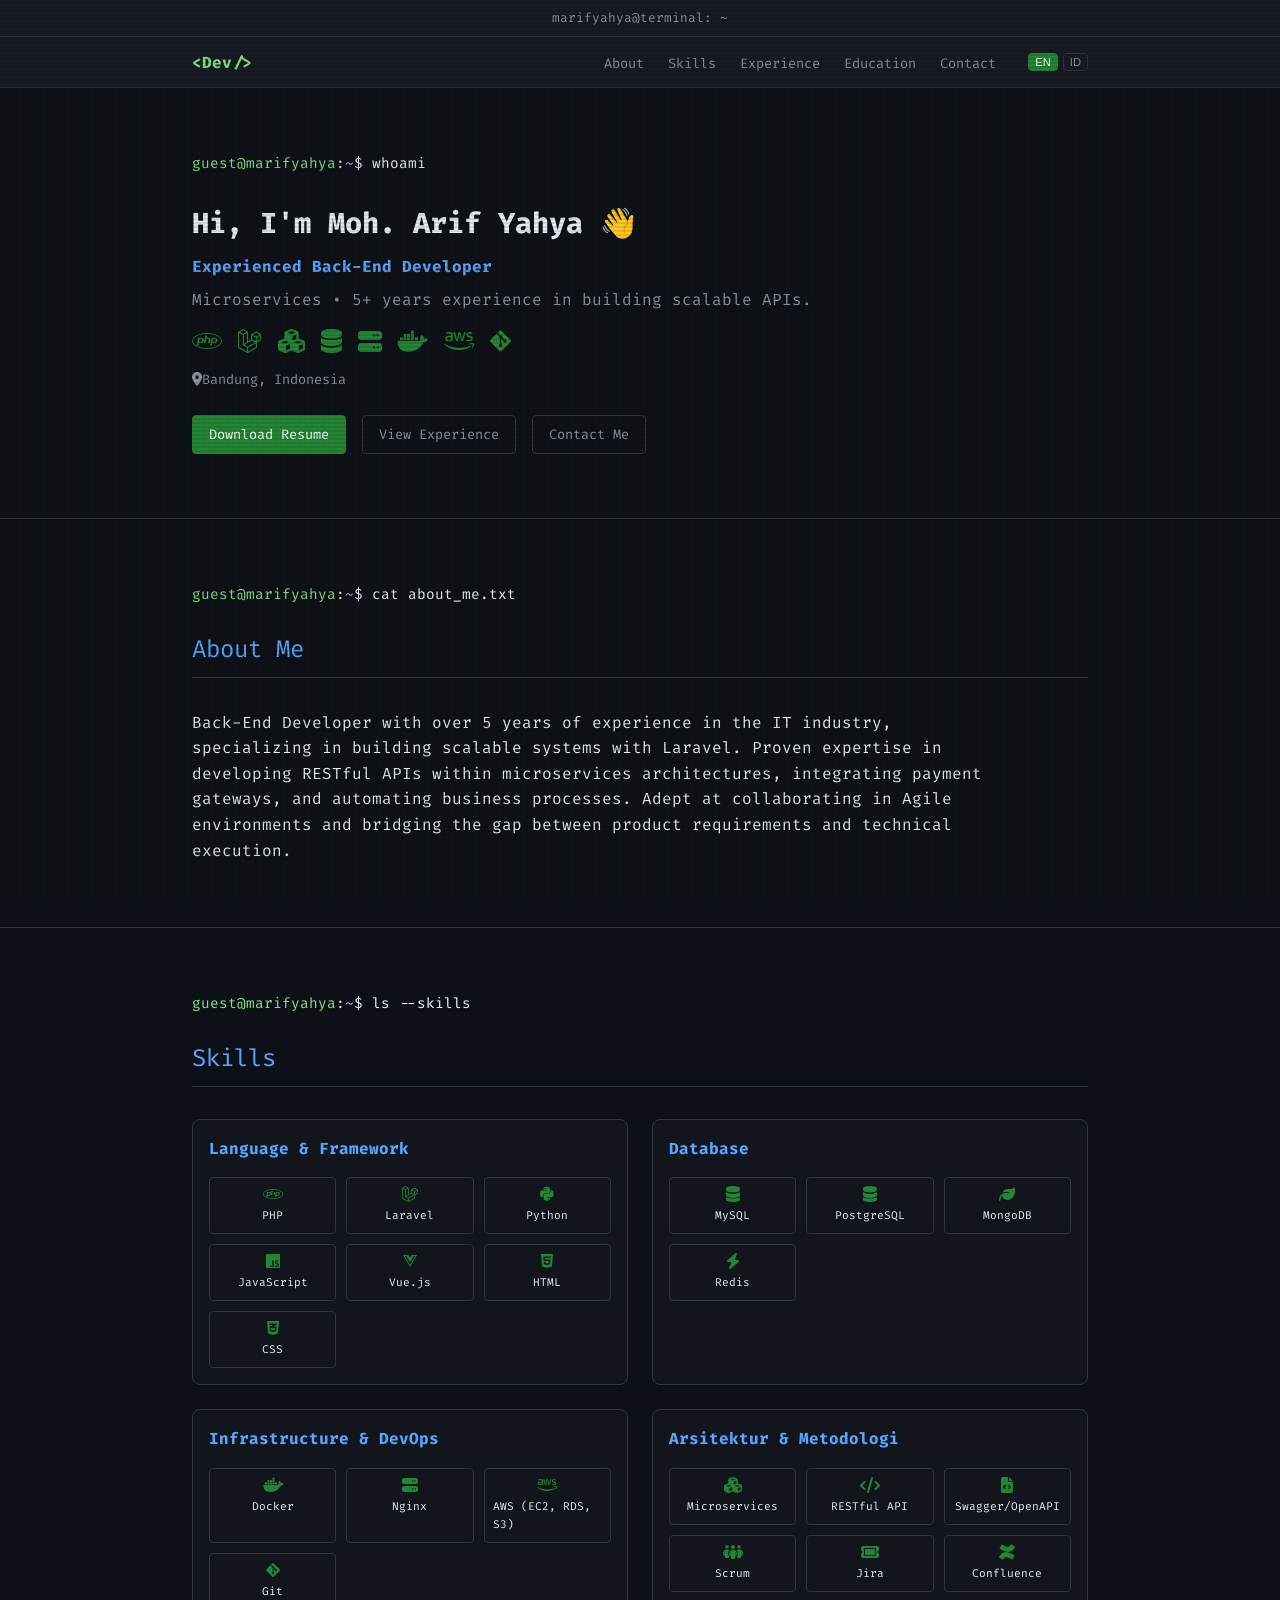
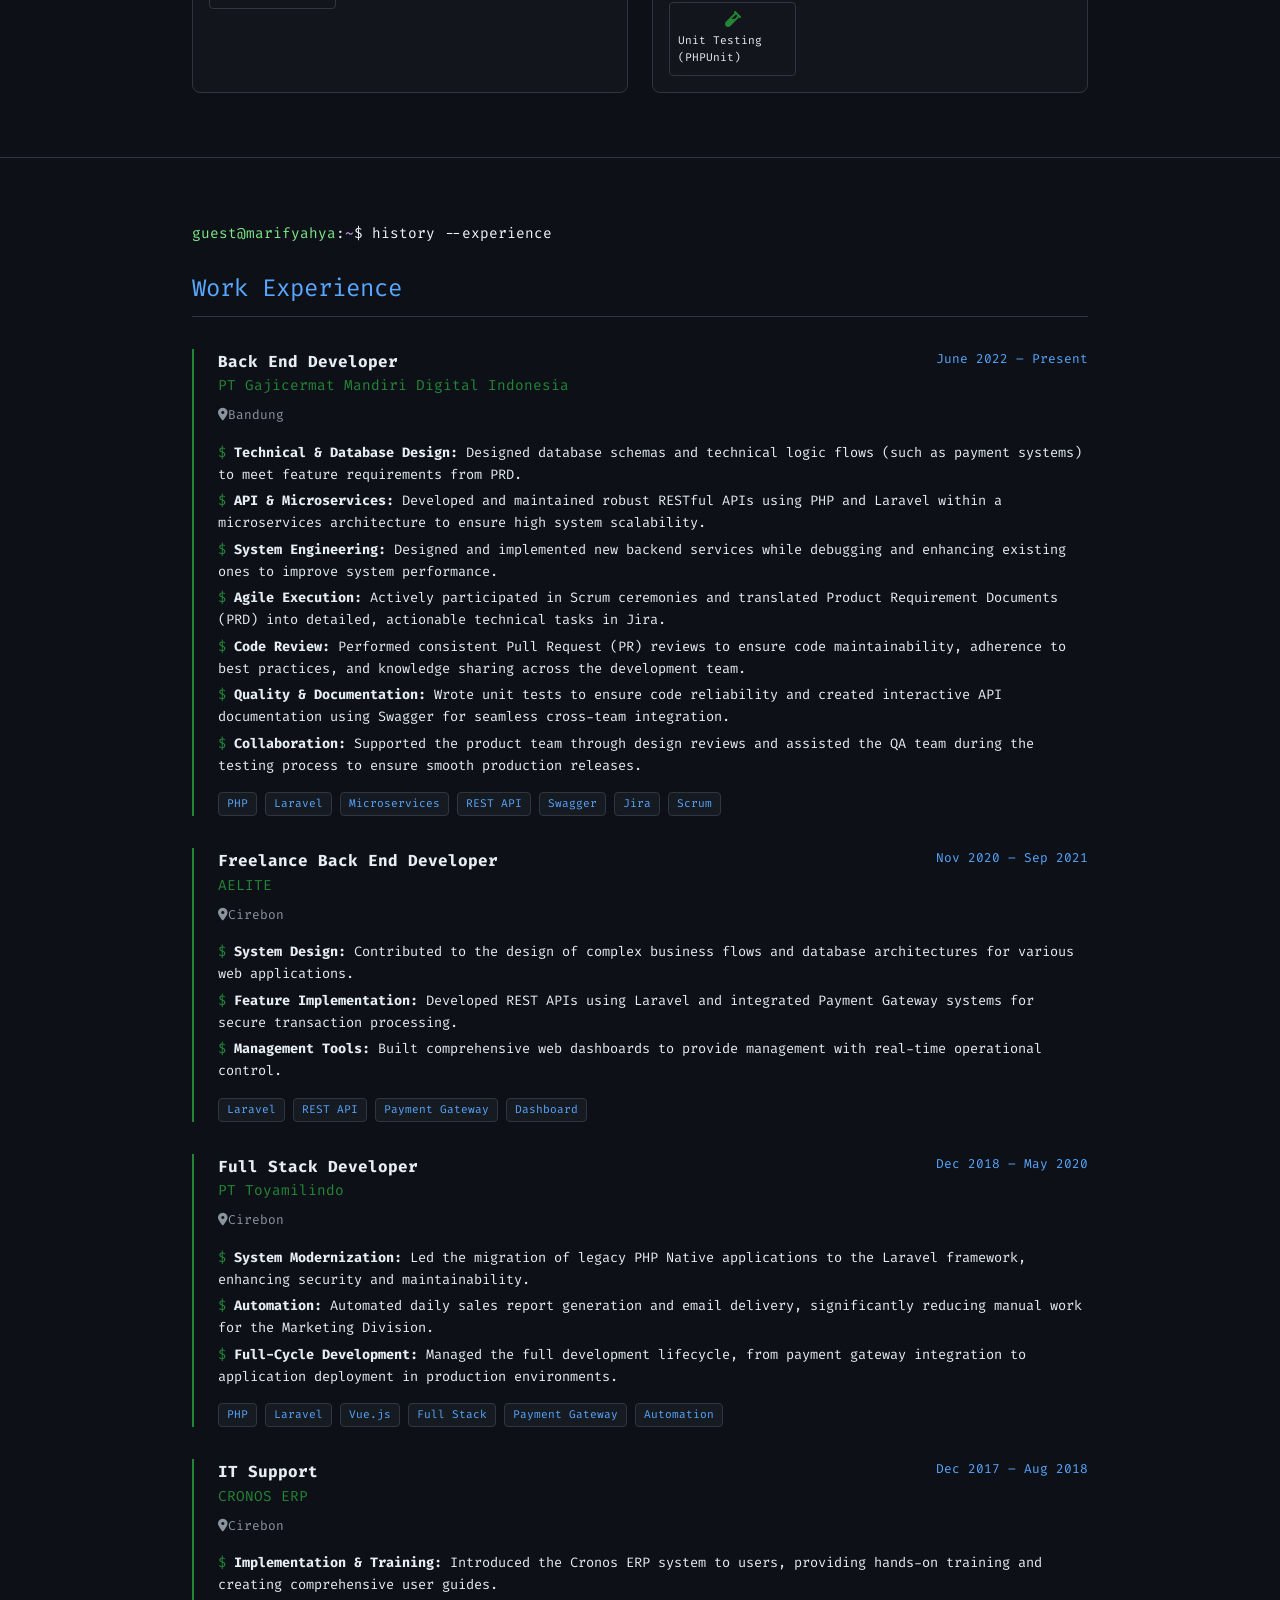
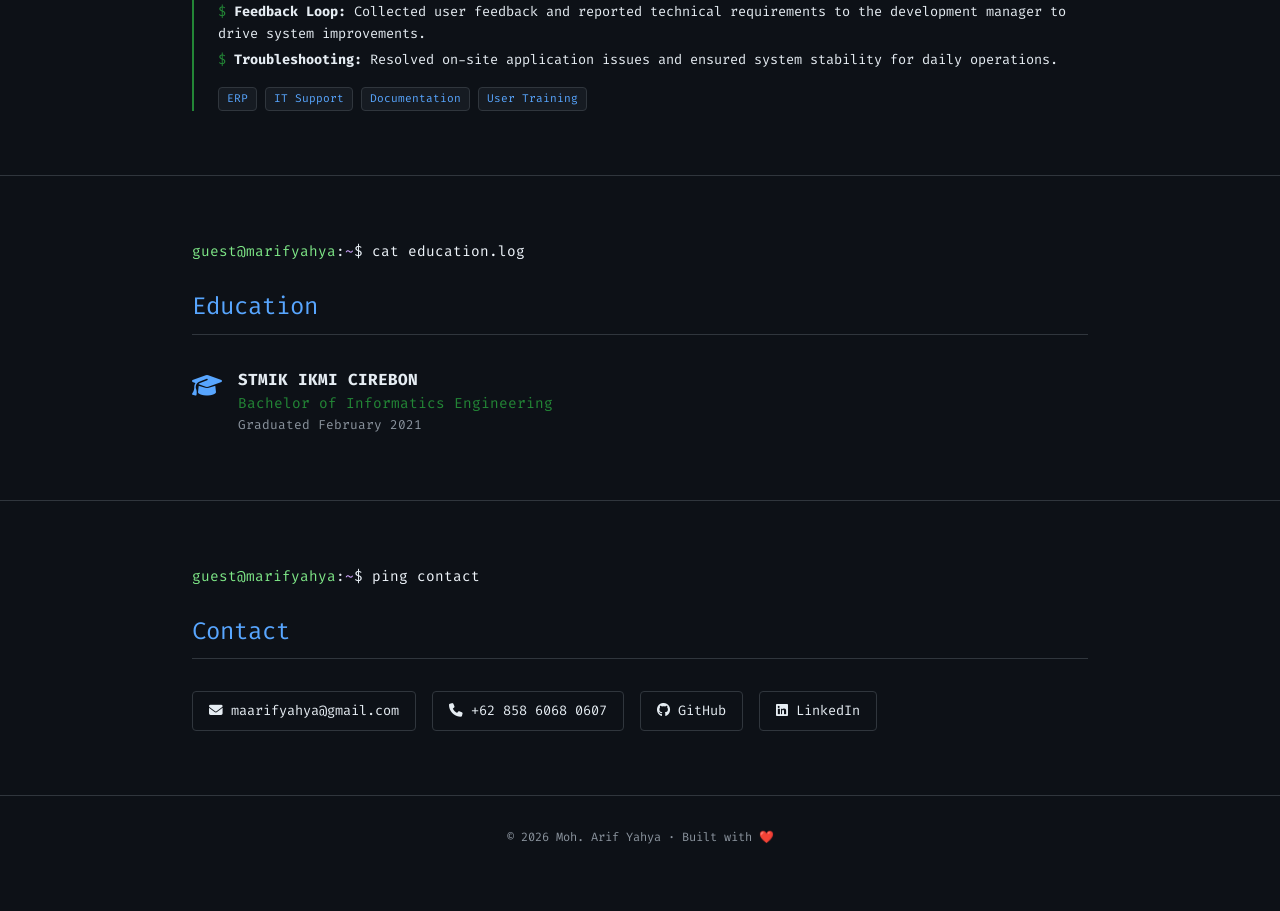
==== index.html @ e2c1117f "feat: redesign portfolio to full-page terminal aesthetic" ====
<!DOCTYPE html>
<html lang="en">

<head>
  <meta charset="UTF-8" />
  <meta name="viewport" content="width=device-width, initial-scale=1.0" />
  <title>Moh. Arif Yahya | Back-End Developer</title>
  <link rel="icon" type="image/svg+xml" href="favicon.svg" />
  <link href="https://cdnjs.cloudflare.com/ajax/libs/font-awesome/6.5.0/css/all.min.css" rel="stylesheet" />
  <link href="https://fonts.googleapis.com/css2?family=Fira+Code:wght@300;400;500;600;700&display=swap" rel="stylesheet" />
  <link rel="stylesheet" href="css/styles.css" />
</head>

<body>

  <div class="terminal-container">
    <div class="terminal-window">
      <div class="terminal-header">
        <div class="terminal-title">marifyahya@terminal: ~</div>
      </div>
      <div class="terminal-body">
        <nav>
          <div class="nav-inner">
            <div class="nav-logo" onclick="window.location.href='#hero'">&lt;Dev/&gt;</div>
            <button class="hamburger-menu" aria-label="Toggle navigation" onclick="toggleMenu()">
              <i class="fa-solid fa-bars"></i>
            </button>
            <div class="nav-items-wrapper">
              <ul class="nav-links">
                <li><a href="#about" data-i18n="nav.about">About</a></li>
                <li><a href="#skills" data-i18n="nav.skills">Skills</a></li>
                <li><a href="#experience" data-i18n="nav.experience">Experience</a></li>
                <li><a href="#education" data-i18n="nav.education">Education</a></li>
                <li><a href="#contact" data-i18n="nav.contact">Contact</a></li>
              </ul>
              <div class="lang-toggle">
                <button class="lang-btn active" onclick="setLang('en')">EN</button>
                <button class="lang-btn" onclick="setLang('id')">ID</button>
              </div>
            </div>
          </div>
        </nav>

        <!-- HERO -->
        <section id="hero">
          <div class="container fade">
            <div class="prompt"><span class="user">guest@marifyahya</span>:<span class="path">~</span>$ <span class="command">whoami</span></div>
            <div class="hero-inner">
              <div class="hero-avatar" id="hero-avatar"><img src="images/1776394024748.png" alt="Profile"
                  style="width:100%;height:100%;object-fit:cover;border-radius:50%;"></div>
              <div class="hero-text">
                <h1><span data-i18n="hero.title">Hi, I'm Moh. Arif Yahya 👋</span></h1>
                <p class="hero-sub" data-i18n="hero.subtitle">Experienced Back-End Developer</p>
                <p class="hero-desc" data-i18n="hero.description">Microservices • 5+ years experience in building scalable
                  APIs.</p>
                <div class="hero-skills">
                  <i class="fa-brands fa-php" data-tooltip="PHP"></i>
                  <i class="fa-brands fa-laravel" data-tooltip="Laravel"></i>
                  <i class="fa-solid fa-cubes" data-tooltip="Microservices"></i>
                  <i class="fa-solid fa-database" data-tooltip="MySQL, PostgreSQL, MongoDB"></i>
                  <i class="fa-solid fa-server" data-tooltip="REST API"></i>
                  <i class="fa-brands fa-docker" data-tooltip="Docker"></i>
                  <i class="fa-brands fa-aws" data-tooltip="AWS"></i>
                  <i class="fa-brands fa-git-alt" data-tooltip="Git"></i>
                </div>
                <p class="hero-loc"><i class="fa-solid fa-location-dot"></i><span data-i18n="hero.location">Bandung,
                    Indonesia</span></p>
                <div class="btn-group">
                  <a href="cv.html?lang=en" id="cv-download" class="btn btn-primary" data-i18n="hero.downloadResume">Download
                    Resume</a>
                  <a href="#experience" class="btn btn-outline" data-i18n="hero.viewExperience">View Experience</a>
                  <a href="#contact" class="btn btn-outline" data-i18n="hero.contactMe">Contact Me</a>
                </div>
              </div>
            </div>
          </div>
        </section>

        <!-- ABOUT -->
        <section id="about">
          <div class="container fade">
            <div class="prompt"><span class="user">guest@marifyahya</span>:<span class="path">~</span>$ <span class="command">cat about_me.txt</span></div>
            <div class="section-title" data-i18n="about.title">About Me</div>
            <div class="section-line"></div>
            <p class="about-text" data-i18n="about.text">Back-End Developer with over 5 years of experience...</p>
          </div>
        </section>

        <!-- SKILLS -->
        <section id="skills">
          <div class="container fade">
            <div class="prompt"><span class="user">guest@marifyahya</span>:<span class="path">~</span>$ <span class="command">ls --skills</span></div>
            <div class="section-title" data-i18n="skills.title">Skills</div>
            <div class="section-line"></div>
            <div class="skills-grid">
              <div class="skill-category">
                <h3>Language & Framework</h3>
                <div class="skill-cards-wrapper">
                  <div class="skill-card"><i class="fa-brands fa-php"></i><span>PHP</span></div>
                  <div class="skill-card"><i class="fa-brands fa-laravel"></i><span>Laravel</span></div>
                  <div class="skill-card"><i class="fa-brands fa-python"></i><span>Python</span></div>
                  <div class="skill-card"><i class="fa-brands fa-js"></i><span>JavaScript</span></div>
                  <div class="skill-card"><i class="fa-brands fa-vuejs"></i><span>Vue.js</span></div>
                  <div class="skill-card"><i class="fa-brands fa-html5"></i><span>HTML</span></div>
                  <div class="skill-card"><i class="fa-brands fa-css3-alt"></i><span>CSS</span></div>
                </div>
              </div>
              <div class="skill-category">
                <h3>Database</h3>
                <div class="skill-cards-wrapper">
                  <div class="skill-card"><i class="fa-solid fa-database"></i><span>MySQL</span></div>
                  <div class="skill-card"><i class="fa-solid fa-database"></i><span>PostgreSQL</span></div>
                  <div class="skill-card"><i class="fa-solid fa-leaf"></i><span>MongoDB</span></div>
                  <div class="skill-card"><i class="fa-solid fa-bolt"></i><span>Redis</span></div>
                </div>
              </div>
              <div class="skill-category">
                <h3>Infrastructure & DevOps</h3>
                <div class="skill-cards-wrapper">
                  <div class="skill-card"><i class="fa-brands fa-docker"></i><span>Docker</span></div>
                  <div class="skill-card"><i class="fa-solid fa-server"></i><span>Nginx</span></div>
                  <div class="skill-card"><i class="fa-brands fa-aws"></i><span>AWS (EC2, RDS, S3)</span></div>
                  <div class="skill-card"><i class="fa-brands fa-git-alt"></i><span>Git</span></div>
                </div>
              </div>
              <div class="skill-category">
                <h3>Arsitektur & Metodologi</h3>
                <div class="skill-cards-wrapper">
                  <div class="skill-card"><i class="fa-solid fa-cubes"></i><span>Microservices</span></div>
                  <div class="skill-card"><i class="fa-solid fa-code"></i><span>RESTful API</span></div>
                  <div class="skill-card"><i class="fa-solid fa-file-code"></i><span>Swagger/OpenAPI</span></div>
                  <div class="skill-card"><i class="fa-solid fa-people-group"></i><span>Scrum</span></div>
                  <div class="skill-card"><i class="fa-solid fa-ticket"></i><span>Jira</span></div>
                  <div class="skill-card"><i class="fa-brands fa-confluence"></i><span>Confluence</span></div>
                  <div class="skill-card"><i class="fa-solid fa-vial"></i><span>Unit Testing (PHPUnit)</span></div>
                </div>
              </div>
            </div>
          </div>
        </section>

        <!-- EXPERIENCE -->
        <section id="experience">
          <div class="container fade">
            <div class="prompt"><span class="user">guest@marifyahya</span>:<span class="path">~</span>$ <span class="command">history --experience</span></div>
            <div class="section-title" data-i18n="experience.title">Work Experience</div>
            <div class="section-line"></div>
            <div class="exp-list" id="experience-list"></div>
          </div>
        </section>

        <!-- EDUCATION -->
        <section id="education">
          <div class="container fade">
            <div class="prompt"><span class="user">guest@marifyahya</span>:<span class="path">~</span>$ <span class="command">cat education.log</span></div>
            <div class="section-title" data-i18n="education.title">Education</div>
            <div class="section-line"></div>
            <div class="edu-card">
              <div class="edu-icon"><i class="fa-solid fa-graduation-cap"></i></div>
              <div>
                <div class="edu-school" data-i18n="education.school">STMIK IKMI CIREBON</div>
                <div class="edu-degree" data-i18n="education.degree">Bachelor of Informatics Engineering</div>
                <div class="edu-info" data-i18n="education.info">Graduated February 2021 · Cirebon, Indonesia</div>
              </div>
            </div>
          </div>
        </section>

        <!-- CONTACT -->
        <section id="contact">
          <div class="container fade">
            <div class="prompt"><span class="user">guest@marifyahya</span>:<span class="path">~</span>$ <span class="command">ping contact</span></div>
            <div class="section-title" data-i18n="contact.title">Contact</div>
            <div class="section-line"></div>
            <div class="contact-links">
              <a href="mailto:maarifyahya@gmail.com" class="contact-item"><i class="fa-solid fa-envelope"></i>
                maarifyahya@gmail.com</a>
              <a href="tel:+6285860680607" class="contact-item"><i class="fa-solid fa-phone"></i> +62 858 6068 0607</a>
              <a href="https://github.com/marifyahya" target="_blank" class="contact-item"><i class="fa-brands fa-github"></i>
                GitHub</a>
              <a href="https://id.linkedin.com/in/marifyahya" target="_blank" class="contact-item"><i
                  class="fa-brands fa-linkedin"></i> LinkedIn</a>
            </div>
          </div>
        </section>

        <footer>© 2026 Moh. Arif Yahya · <span data-i18n="footer.builtWith">Built with</span> ❤️</footer>

        <button class="scroll-top" id="scrollTop" onclick="window.scrollTo({top:0,behavior:'smooth'})"><i
            class="fa-solid fa-arrow-up"></i></button>
      </div>
    </div>
  </div>

  <script src="js/translations.js?v=2"></script>
  <script src="js/script.js?v=2"></script>
</body>

</html>
---- css/styles.css ----
* {
  margin: 0;
  padding: 0;
  box-sizing: border-box;
}

:root {
  --terminal-bg: #0d1117;
  --terminal-header: #161b22;
  --terminal-body: #0d1117;
  --terminal-text: #e6edf3;
  --terminal-green: #238636;
  --terminal-blue: #58a6ff;
  --terminal-prompt-user: #7ee787;
  --terminal-prompt-path: #d2a8ff;
  --terminal-command: #f0f6fc;
  --accent: #238636;
  --accent-light: rgba(35, 134, 54, 0.1);
  --border: #30363d;
  --muted: #8b949e;
}

html {
  scroll-behavior: smooth;
}

body {
  font-family: 'Fira Code', monospace;
  background-color: #010409;
  color: var(--terminal-text);
  line-height: 1.6;
  overflow-x: hidden;
}

/* Terminal Structure */
.terminal-container {
  min-height: 100vh;
  display: flex;
  flex-direction: column;
  background: var(--terminal-body);
  position: relative;
}

/* Authentic CRT/Scanline Effect Overlay */
.terminal-container::after {
  content: " ";
  display: block;
  position: fixed;
  top: 0;
  left: 0;
  bottom: 0;
  right: 0;
  background: linear-gradient(rgba(18, 16, 16, 0) 50%, rgba(0, 0, 0, 0.1) 50%), linear-gradient(90deg, rgba(255, 0, 0, 0.02), rgba(0, 255, 0, 0.01), rgba(0, 0, 255, 0.02));
  z-index: 200;
  background-size: 100% 4px, 6px 100%;
  pointer-events: none;
}

.terminal-window {
  width: 100%;
  min-height: 100vh;
  background: var(--terminal-body);
  display: flex;
  flex-direction: column;
}

.terminal-header {
  background: var(--terminal-header);
  padding: 8px 15px;
  display: flex;
  align-items: center;
  border-bottom: 1px solid var(--border);
  position: sticky;
  top: 0;
  z-index: 101;
}

.terminal-title {
  flex-grow: 1;
  text-align: center;
  font-size: 0.8rem;
  color: var(--muted);
}

.terminal-body {
  padding-bottom: 2rem;
}

/* Navigation */
nav {
  background: var(--terminal-header);
  border-bottom: 1px solid var(--border);
  padding: 0 12rem;
}

.nav-inner {
  display: flex;
  justify-content: space-between;
  align-items: center;
  height: 50px;
}

.nav-logo {
  color: var(--terminal-prompt-user);
  font-weight: bold;
  cursor: pointer;
}

.nav-items-wrapper {
  display: flex;
  align-items: center;
  gap: 2rem;
}

.nav-links {
  display: flex;
  gap: 1.5rem;
  list-style: none;
  margin: 0;
  padding: 0;
}

.nav-links a {
  text-decoration: none;
  color: var(--muted);
  font-size: 0.85rem;
  transition: color 0.2s;
}

.nav-links a:hover {
  color: var(--terminal-blue);
}

.lang-toggle {
  display: flex;
  gap: 5px;
}

.lang-btn {
  background: transparent;
  border: 1px solid var(--border);
  color: var(--muted);
  font-size: 0.7rem;
  padding: 2px 6px;
  border-radius: 4px;
  cursor: pointer;
}

.lang-btn.active {
  background: var(--terminal-green);
  color: white;
  border-color: var(--terminal-green);
}

/* Section Common */
section {
  padding: 4rem 12rem;
  border-bottom: 1px solid var(--border);
}

.container {
  max-width: 100%;
}

.prompt {
  margin-bottom: 1.5rem;
  font-size: 0.9rem;
}

.prompt .user { color: var(--terminal-prompt-user); }
.prompt .path { color: var(--terminal-prompt-path); }
.prompt .command { color: var(--terminal-command); }

.section-title {
  font-size: 1.5rem;
  color: var(--terminal-blue);
  margin-bottom: 0.5rem;
}

.section-line {
  width: 100%;
  height: 1px;
  background: var(--border);
  margin-bottom: 2rem;
}

/* Hero Section */
#hero {
  display: flex;
  flex-direction: column;
}

.hero-inner {
  display: flex;
  gap: 2rem;
  align-items: center;
}

@media (max-width: 768px) {
  .hero-inner {
    flex-direction: column;
    text-align: center;
  }
  .nav-links { display: none; }
}

.hero-avatar {
  width: 150px;
  height: 150px;
  border: 2px solid var(--terminal-green);
  border-radius: 8px;
  padding: 5px;
  background: var(--terminal-header);
}

.hero-avatar img {
  filter: grayscale(1) contrast(1.2);
}

.hero-text h1 {
  font-size: 1.8rem;
  margin-bottom: 0.5rem;
}

.hero-sub {
  color: var(--terminal-blue);
  font-weight: bold;
  margin-bottom: 0.5rem;
}

.hero-desc {
  color: var(--muted);
  margin-bottom: 1rem;
}

.hero-skills {
  display: flex;
  gap: 1rem;
  font-size: 1.5rem;
  margin-bottom: 1rem;
}

.hero-skills i {
  color: var(--terminal-green);
  cursor: help;
}

.hero-loc {
  font-size: 0.85rem;
  color: var(--muted);
  margin-bottom: 1.5rem;
}

.btn-group {
  display: flex;
  gap: 1rem;
}

.btn {
  padding: 0.5rem 1rem;
  font-family: inherit;
  font-size: 0.85rem;
  border-radius: 4px;
  text-decoration: none;
  cursor: pointer;
  transition: all 0.2s;
}

.btn-primary {
  background: var(--terminal-green);
  color: white;
  border: 1px solid var(--terminal-green);
}

.btn-primary:hover {
  background: transparent;
  color: var(--terminal-green);
}

.btn-outline {
  background: transparent;
  color: var(--muted);
  border: 1px solid var(--border);
}

.btn-outline:hover {
  border-color: var(--terminal-blue);
  color: var(--terminal-blue);
}

/* About Section */
.about-text {
  color: var(--terminal-text);
  max-width: 800px;
}

/* Skills Section */
.skills-grid {
  display: grid;
  grid-template-columns: repeat(auto-fill, minmax(300px, 1fr));
  gap: 1.5rem;
}

.skill-category {
  border: 1px solid var(--border);
  border-radius: 8px;
  padding: 1rem;
  background: rgba(255, 255, 255, 0.02);
}

.skill-category h3 {
  font-size: 1rem;
  color: var(--terminal-blue);
  margin-bottom: 1rem;
}

.skill-cards-wrapper {
  display: grid;
  grid-template-columns: repeat(auto-fill, minmax(100px, 1fr));
  gap: 10px;
}

.skill-card {
  border: 1px solid var(--border);
  padding: 8px;
  display: flex;
  flex-direction: column;
  align-items: center;
  border-radius: 4px;
}

.skill-card i {
  color: var(--terminal-green);
  margin-bottom: 5px;
}

.skill-card span {
  font-size: 0.7rem;
}

/* Experience Section */
.exp-list {
  display: flex;
  flex-direction: column;
  gap: 2rem;
}

.exp-card {
  border-left: 2px solid var(--terminal-green);
  padding-left: 1.5rem;
}

.exp-header {
  display: flex;
  justify-content: space-between;
  align-items: flex-start;
  margin-bottom: 0.5rem;
}

.exp-title {
  font-weight: bold;
  color: var(--terminal-text);
}

.exp-year {
  color: var(--terminal-blue);
  font-size: 0.8rem;
}

.exp-company {
  color: var(--terminal-green);
  font-size: 0.9rem;
  margin-bottom: 0.5rem;
}

.exp-loc {
  font-size: 0.8rem;
  color: var(--muted);
}

.exp-duties {
  list-style: none;
  margin-top: 1rem;
}

.exp-duties li {
  font-size: 0.85rem;
  margin-bottom: 5px;
}

.exp-duties li::before {
  content: "$ ";
  color: var(--terminal-green);
}

.exp-tags {
  display: flex;
  flex-wrap: wrap;
  gap: 0.5rem;
  margin-top: 1rem;
}

.tag {
  font-size: 0.7rem;
  background: var(--terminal-header);
  border: 1px solid var(--border);
  padding: 2px 8px;
  border-radius: 4px;
  color: var(--terminal-blue);
}

/* Education Section */
.edu-card {
  display: flex;
  gap: 1rem;
}

.edu-icon {
  color: var(--terminal-blue);
  font-size: 1.5rem;
}

.edu-school { font-weight: bold; }
.edu-degree { color: var(--terminal-green); font-size: 0.9rem; }
.edu-info { color: var(--muted); font-size: 0.8rem; }

/* Contact Section */
.contact-links {
  display: flex;
  gap: 1rem;
  flex-wrap: wrap;
}

.contact-item {
  border: 1px solid var(--border);
  padding: 0.5rem 1rem;
  border-radius: 4px;
  text-decoration: none;
  color: var(--terminal-text);
  font-size: 0.85rem;
  transition: all 0.2s;
}

.contact-item:hover {
  background: var(--accent-light);
  border-color: var(--terminal-green);
}

/* Footer */
footer {
  text-align: center;
  padding: 2rem;
  font-size: 0.75rem;
  color: var(--muted);
}

/* Scroll Top */
.scroll-top {
  position: fixed;
  bottom: 3rem;
  right: 3rem;
  background: var(--terminal-green);
  color: white;
  border: none;
  width: 40px;
  height: 40px;
  border-radius: 4px;
  cursor: pointer;
  display: none;
  align-items: center;
  justify-content: center;
}

.scroll-top.show { display: flex; }

/* Animations */
.fade {
  opacity: 0;
  transform: translateX(-10px);
  transition: all 0.5s ease;
}

.fade.show {
  opacity: 1;
  transform: translateX(0);
}

/* Hamburger Menu for Mobile */
.hamburger-menu {
  display: none;
  background: none;
  border: none;
  color: var(--terminal-text);
  font-size: 1.2rem;
  cursor: pointer;
}

@media (max-width: 768px) {
  .hamburger-menu { display: block; }
  nav { padding: 0 1.5rem; }
  section { padding: 2rem 1.5rem; }
  .nav-items-wrapper { gap: 1rem; }
}
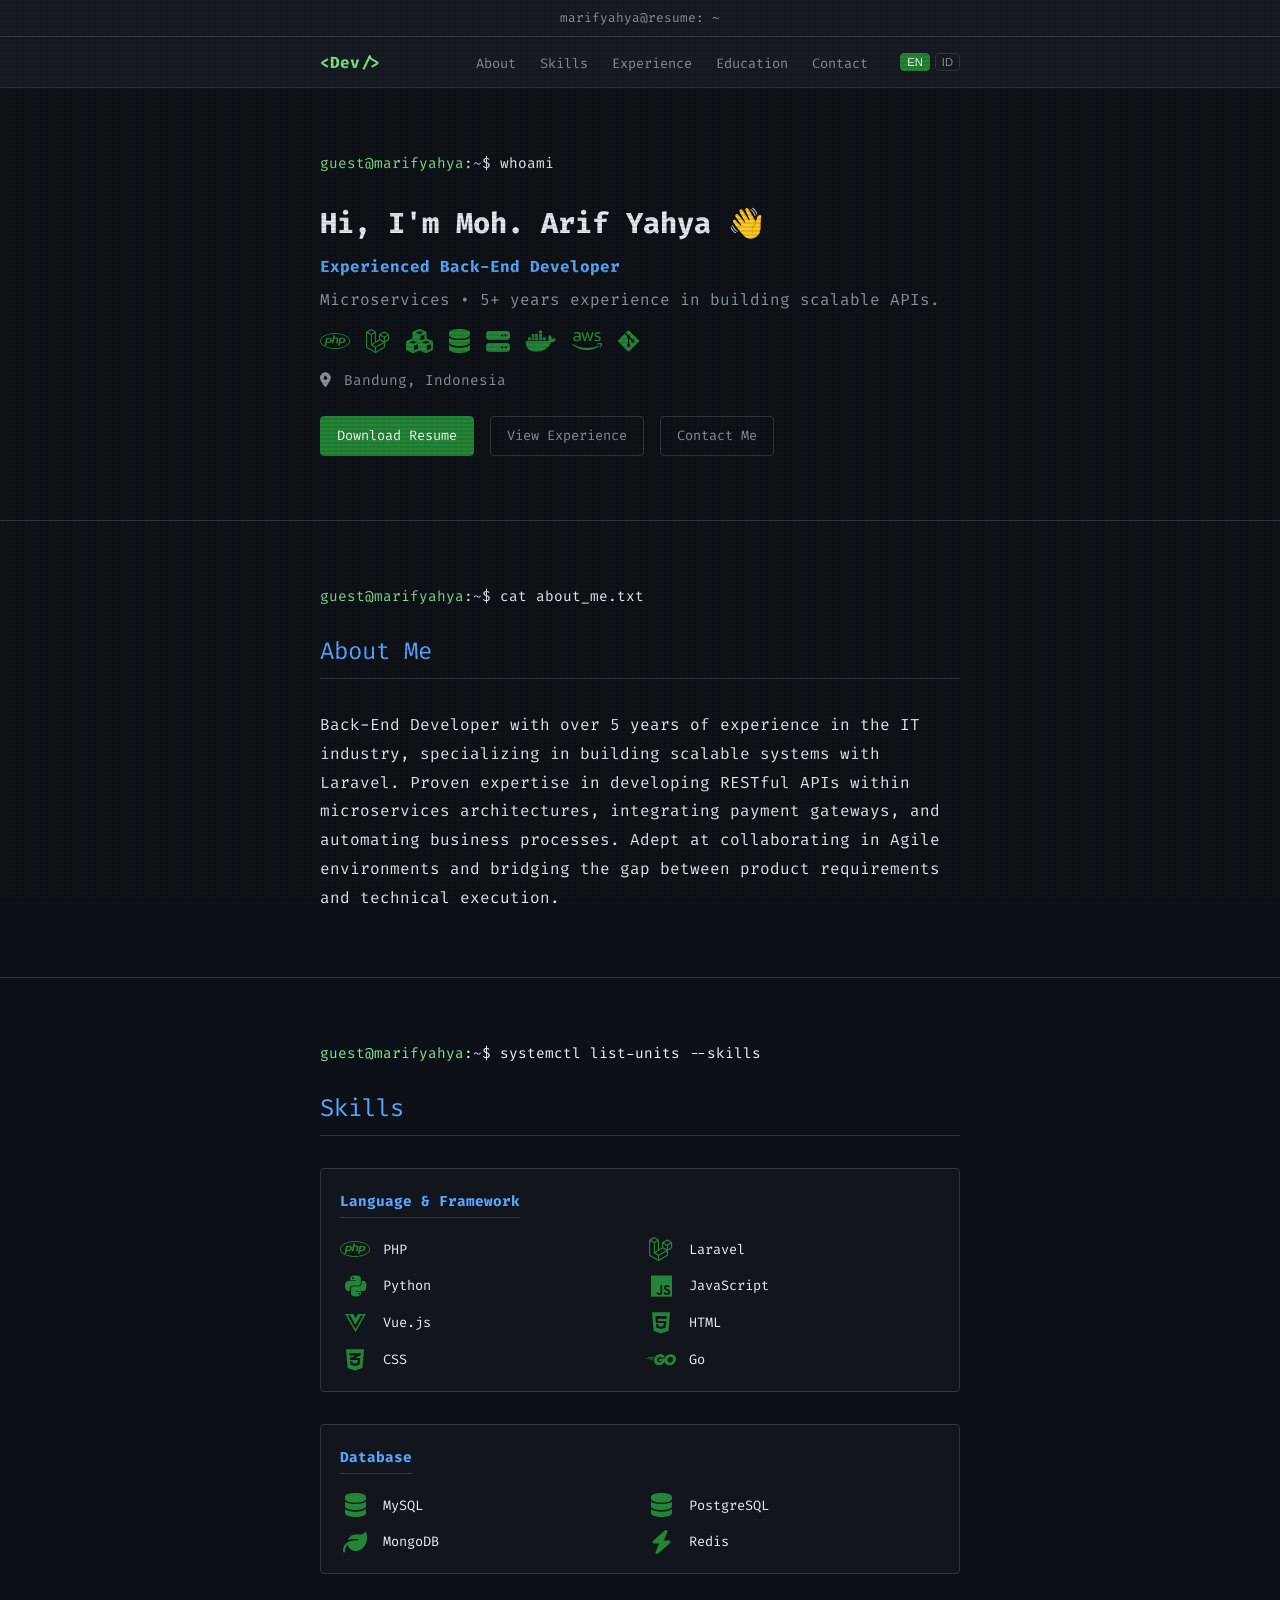
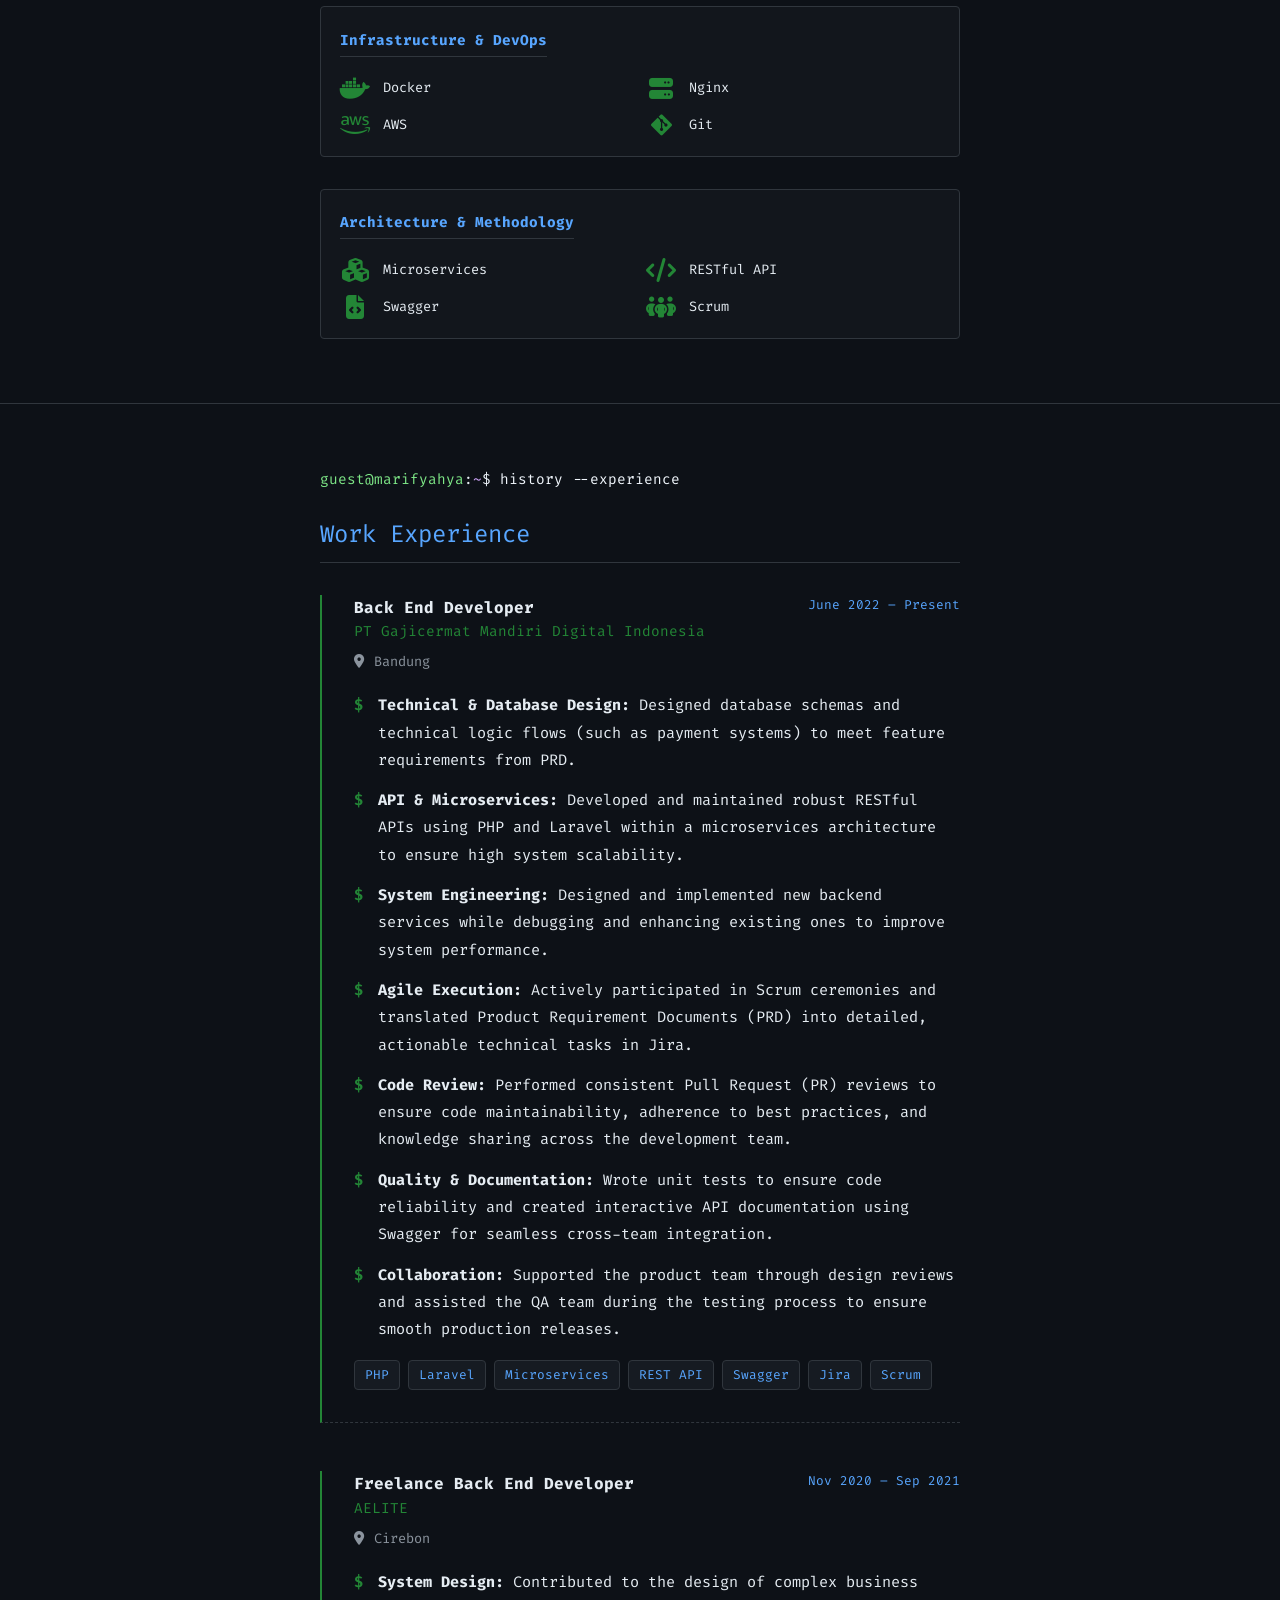
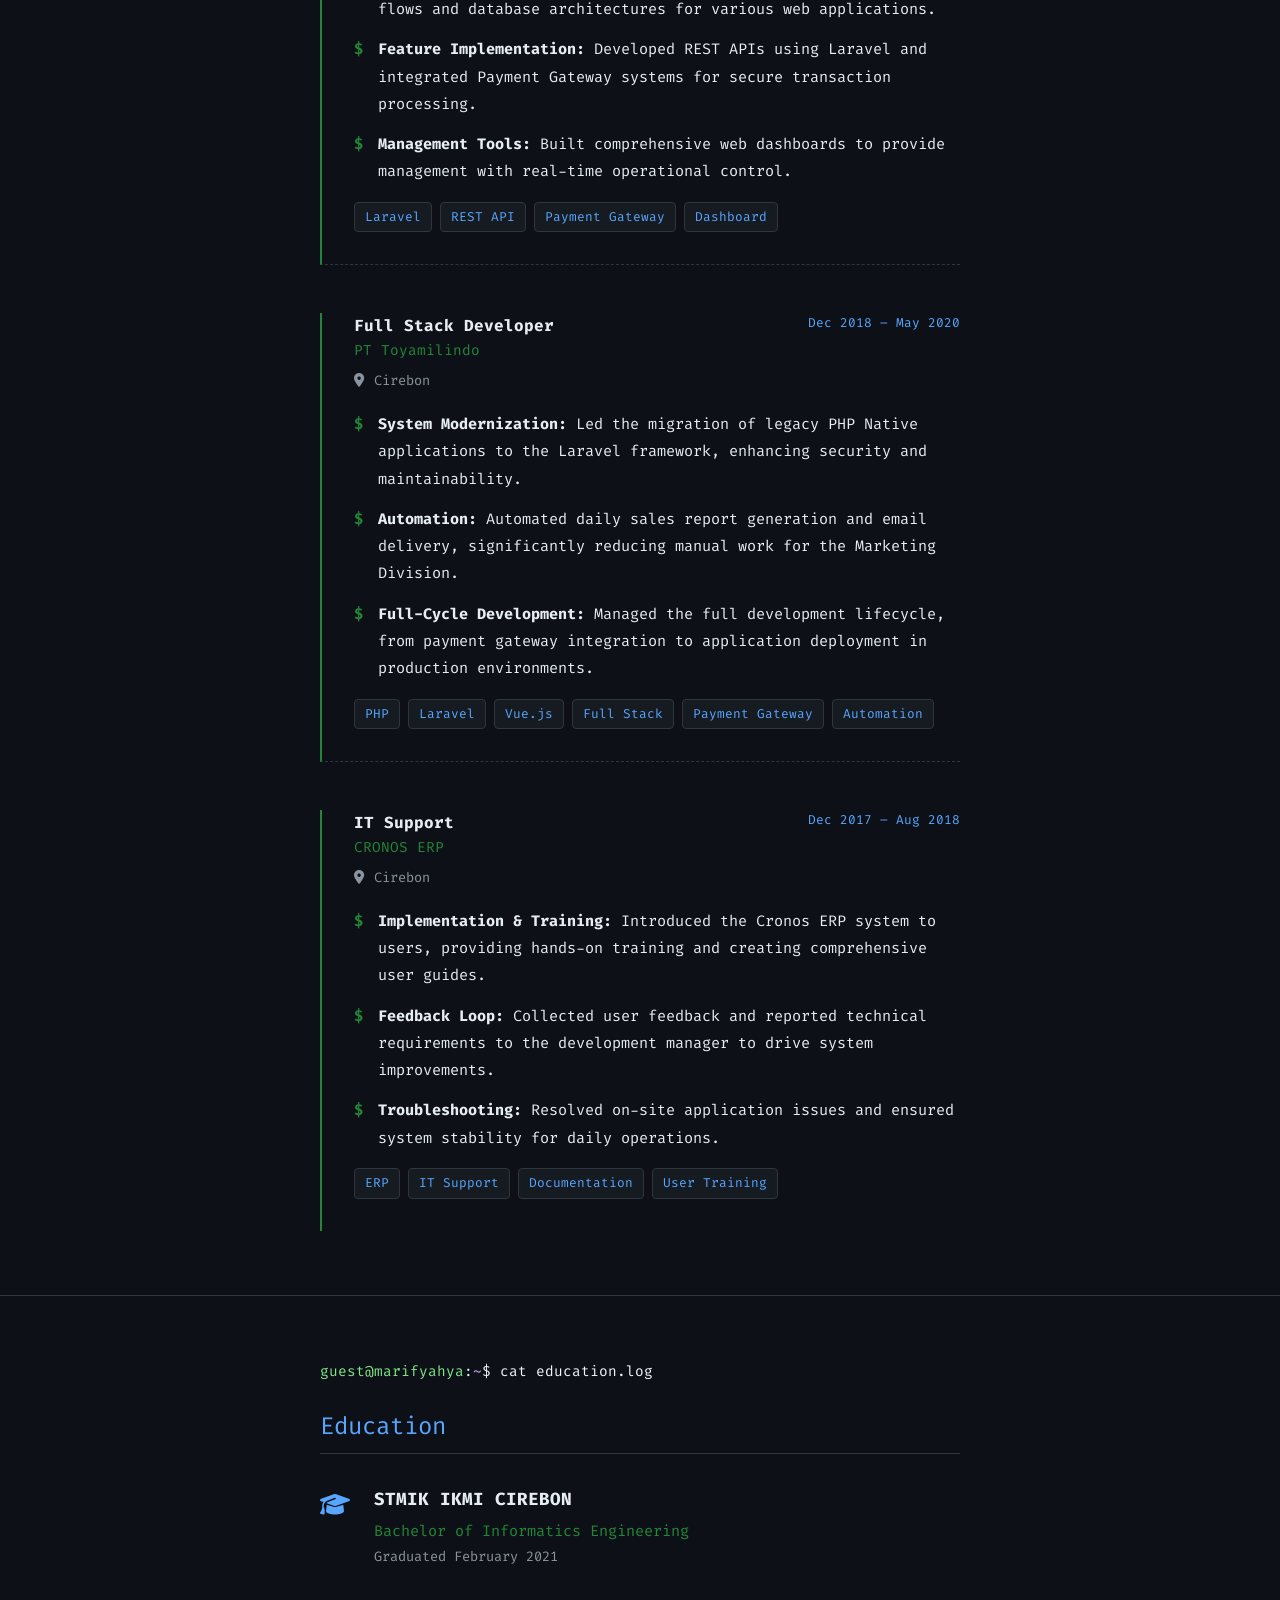
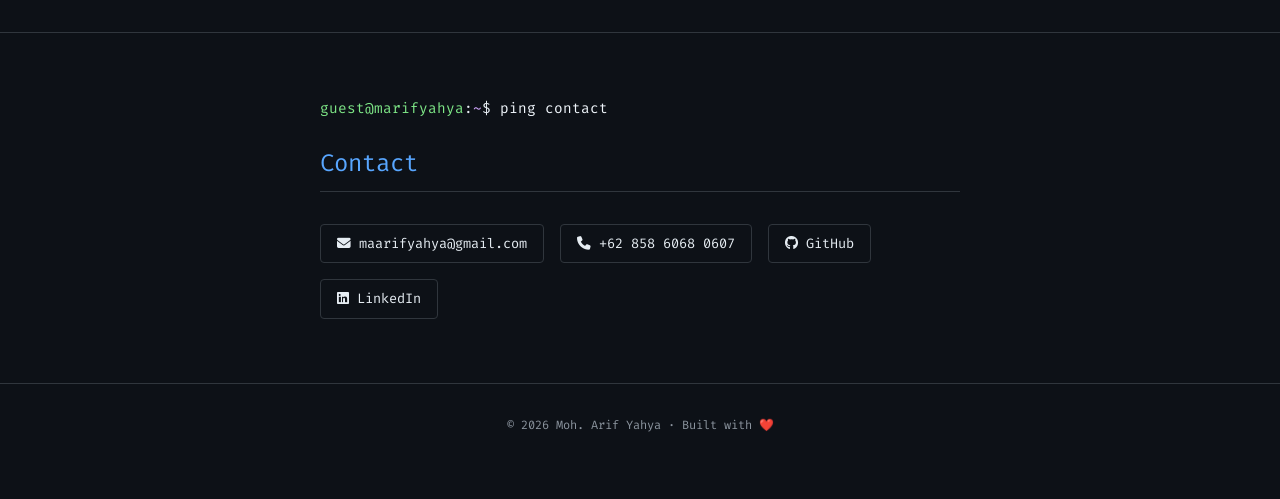
==== commit 3619d271: "style: refine terminal layout, redesign skills section, and add Go skill" ====
--- a/index.html
+++ b/index.html
@@ -16,7 +16,7 @@
   <div class="terminal-container">
     <div class="terminal-window">
       <div class="terminal-header">
-        <div class="terminal-title">marifyahya@terminal: ~</div>
+        <div class="terminal-title">marifyahya@resume: ~</div>
       </div>
       <div class="terminal-body">
         <nav>
@@ -89,50 +89,52 @@
         <!-- SKILLS -->
         <section id="skills">
           <div class="container fade">
-            <div class="prompt"><span class="user">guest@marifyahya</span>:<span class="path">~</span>$ <span class="command">ls --skills</span></div>
+            <div class="prompt"><span class="user">guest@marifyahya</span>:<span class="path">~</span>$ <span class="command">systemctl list-units --skills</span></div>
             <div class="section-title" data-i18n="skills.title">Skills</div>
             <div class="section-line"></div>
-            <div class="skills-grid">
-              <div class="skill-category">
-                <h3>Language & Framework</h3>
-                <div class="skill-cards-wrapper">
-                  <div class="skill-card"><i class="fa-brands fa-php"></i><span>PHP</span></div>
-                  <div class="skill-card"><i class="fa-brands fa-laravel"></i><span>Laravel</span></div>
-                  <div class="skill-card"><i class="fa-brands fa-python"></i><span>Python</span></div>
-                  <div class="skill-card"><i class="fa-brands fa-js"></i><span>JavaScript</span></div>
-                  <div class="skill-card"><i class="fa-brands fa-vuejs"></i><span>Vue.js</span></div>
-                  <div class="skill-card"><i class="fa-brands fa-html5"></i><span>HTML</span></div>
-                  <div class="skill-card"><i class="fa-brands fa-css3-alt"></i><span>CSS</span></div>
-                </div>
-              </div>
-              <div class="skill-category">
-                <h3>Database</h3>
-                <div class="skill-cards-wrapper">
-                  <div class="skill-card"><i class="fa-solid fa-database"></i><span>MySQL</span></div>
-                  <div class="skill-card"><i class="fa-solid fa-database"></i><span>PostgreSQL</span></div>
-                  <div class="skill-card"><i class="fa-solid fa-leaf"></i><span>MongoDB</span></div>
-                  <div class="skill-card"><i class="fa-solid fa-bolt"></i><span>Redis</span></div>
-                </div>
-              </div>
-              <div class="skill-category">
-                <h3>Infrastructure & DevOps</h3>
-                <div class="skill-cards-wrapper">
-                  <div class="skill-card"><i class="fa-brands fa-docker"></i><span>Docker</span></div>
-                  <div class="skill-card"><i class="fa-solid fa-server"></i><span>Nginx</span></div>
-                  <div class="skill-card"><i class="fa-brands fa-aws"></i><span>AWS (EC2, RDS, S3)</span></div>
-                  <div class="skill-card"><i class="fa-brands fa-git-alt"></i><span>Git</span></div>
-                </div>
-              </div>
-              <div class="skill-category">
-                <h3>Arsitektur & Metodologi</h3>
-                <div class="skill-cards-wrapper">
-                  <div class="skill-card"><i class="fa-solid fa-cubes"></i><span>Microservices</span></div>
-                  <div class="skill-card"><i class="fa-solid fa-code"></i><span>RESTful API</span></div>
-                  <div class="skill-card"><i class="fa-solid fa-file-code"></i><span>Swagger/OpenAPI</span></div>
-                  <div class="skill-card"><i class="fa-solid fa-people-group"></i><span>Scrum</span></div>
-                  <div class="skill-card"><i class="fa-solid fa-ticket"></i><span>Jira</span></div>
-                  <div class="skill-card"><i class="fa-brands fa-confluence"></i><span>Confluence</span></div>
-                  <div class="skill-card"><i class="fa-solid fa-vial"></i><span>Unit Testing (PHPUnit)</span></div>
+            
+            <div class="skills-wrapper">
+              <div class="skill-group">
+                <div class="group-header">Language & Framework</div>
+                <div class="skill-items">
+                  <div class="skill-item"><i class="fa-brands fa-php"></i> PHP</div>
+                  <div class="skill-item"><i class="fa-brands fa-laravel"></i> Laravel</div>
+                  <div class="skill-item"><i class="fa-brands fa-python"></i> Python</div>
+                  <div class="skill-item"><i class="fa-brands fa-js"></i> JavaScript</div>
+                  <div class="skill-item"><i class="fa-brands fa-vuejs"></i> Vue.js</div>
+                  <div class="skill-item"><i class="fa-brands fa-html5"></i> HTML</div>
+                  <div class="skill-item"><i class="fa-brands fa-css3-alt"></i> CSS</div>
+                  <div class="skill-item"><i class="fa-brands fa-golang"></i> Go</div>
+                </div>
+              </div>
+
+              <div class="skill-group">
+                <div class="group-header">Database</div>
+                <div class="skill-items">
+                  <div class="skill-item"><i class="fa-solid fa-database"></i> MySQL</div>
+                  <div class="skill-item"><i class="fa-solid fa-database"></i> PostgreSQL</div>
+                  <div class="skill-item"><i class="fa-solid fa-leaf"></i> MongoDB</div>
+                  <div class="skill-item"><i class="fa-solid fa-bolt"></i> Redis</div>
+                </div>
+              </div>
+
+              <div class="skill-group">
+                <div class="group-header">Infrastructure & DevOps</div>
+                <div class="skill-items">
+                  <div class="skill-item"><i class="fa-brands fa-docker"></i> Docker</div>
+                  <div class="skill-item"><i class="fa-solid fa-server"></i> Nginx</div>
+                  <div class="skill-item"><i class="fa-brands fa-aws"></i> AWS</div>
+                  <div class="skill-item"><i class="fa-brands fa-git-alt"></i> Git</div>
+                </div>
+              </div>
+
+              <div class="skill-group">
+                <div class="group-header">Architecture & Methodology</div>
+                <div class="skill-items">
+                  <div class="skill-item"><i class="fa-solid fa-cubes"></i> Microservices</div>
+                  <div class="skill-item"><i class="fa-solid fa-code"></i> RESTful API</div>
+                  <div class="skill-item"><i class="fa-solid fa-file-code"></i> Swagger</div>
+                  <div class="skill-item"><i class="fa-solid fa-people-group"></i> Scrum</div>
                 </div>
               </div>
             </div>
--- a/css/styles.css
+++ b/css/styles.css
@@ -90,7 +90,7 @@
 nav {
   background: var(--terminal-header);
   border-bottom: 1px solid var(--border);
-  padding: 0 12rem;
+  padding: 0 20rem;
 }
 
 .nav-inner {
@@ -154,7 +154,7 @@
 
 /* Section Common */
 section {
-  padding: 4rem 12rem;
+  padding: 4rem 20rem;
   border-bottom: 1px solid var(--border);
 }
 
@@ -246,9 +246,12 @@
 }
 
 .hero-loc {
-  font-size: 0.85rem;
+  font-size: 0.9rem;
   color: var(--muted);
   margin-bottom: 1.5rem;
+  display: flex;
+  align-items: center;
+  gap: 0.8rem;
 }
 
 .btn-group {
@@ -291,63 +294,84 @@
 /* About Section */
 .about-text {
   color: var(--terminal-text);
-  max-width: 800px;
-}
-
-/* Skills Section */
-.skills-grid {
+  max-width: 850px;
+  font-size: 1rem;
+  line-height: 1.8;
+}
+
+/* Skills Section Redesign */
+.skills-wrapper {
+  display: flex;
+  flex-direction: column;
+  gap: 2rem;
+}
+
+.skill-group {
+  border: 1px solid var(--border);
+  border-radius: 4px;
+  padding: 1.2rem;
+  background: rgba(255, 255, 255, 0.02);
+}
+
+.group-header {
+  font-size: 0.9rem;
+  color: var(--terminal-blue);
+  margin-bottom: 1.2rem;
+  font-weight: bold;
+  border-bottom: 1px solid var(--border);
+  display: inline-block;
+  padding-bottom: 4px;
+}
+
+.skill-items {
   display: grid;
-  grid-template-columns: repeat(auto-fill, minmax(300px, 1fr));
-  gap: 1.5rem;
-}
-
-.skill-category {
-  border: 1px solid var(--border);
-  border-radius: 8px;
-  padding: 1rem;
-  background: rgba(255, 255, 255, 0.02);
-}
-
-.skill-category h3 {
-  font-size: 1rem;
-  color: var(--terminal-blue);
-  margin-bottom: 1rem;
-}
-
-.skill-cards-wrapper {
-  display: grid;
-  grid-template-columns: repeat(auto-fill, minmax(100px, 1fr));
-  gap: 10px;
-}
-
-.skill-card {
-  border: 1px solid var(--border);
-  padding: 8px;
-  display: flex;
-  flex-direction: column;
-  align-items: center;
-  border-radius: 4px;
-}
-
-.skill-card i {
+  grid-template-columns: repeat(auto-fill, minmax(220px, 1fr));
+  gap: 0.8rem;
+}
+
+.skill-item {
+  font-size: 0.85rem;
+  display: flex;
+  align-items: center;
+  gap: 0.8rem;
+  color: var(--terminal-text);
+}
+
+.skill-item i {
   color: var(--terminal-green);
-  margin-bottom: 5px;
-}
-
-.skill-card span {
-  font-size: 0.7rem;
+  font-size: 1.5rem;
+  width: 30px;
+  text-align: center;
+}
+
+.skill-item .status {
+  font-size: 0.75rem;
+  color: var(--muted);
+  margin-left: auto;
+  opacity: 0.8;
+}
+
+.skill-item:hover .status {
+  color: var(--terminal-green);
+  opacity: 1;
 }
 
 /* Experience Section */
 .exp-list {
   display: flex;
   flex-direction: column;
-  gap: 2rem;
+  gap: 3rem;
 }
 
 .exp-card {
   border-left: 2px solid var(--terminal-green);
-  padding-left: 1.5rem;
+  padding-left: 2rem;
+  padding-bottom: 2rem;
+  border-bottom: 1px dashed var(--border);
+}
+
+.exp-card:last-child {
+  border-bottom: none;
 }
 
 .exp-header {
@@ -374,23 +398,35 @@
 }
 
 .exp-loc {
-  font-size: 0.8rem;
-  color: var(--muted);
+  font-size: 0.85rem;
+  color: var(--muted);
+  display: flex;
+  align-items: center;
+  gap: 0.6rem;
 }
 
 .exp-duties {
   list-style: none;
-  margin-top: 1rem;
+  margin-top: 1.2rem;
+  display: flex;
+  flex-direction: column;
+  gap: 0.8rem;
 }
 
 .exp-duties li {
-  font-size: 0.85rem;
-  margin-bottom: 5px;
+  font-size: 0.95rem;
+  line-height: 1.8;
+  color: var(--terminal-text);
+  padding-left: 1.5rem;
+  position: relative;
 }
 
 .exp-duties li::before {
-  content: "$ ";
+  content: "$";
+  position: absolute;
+  left: 0;
   color: var(--terminal-green);
+  font-weight: bold;
 }
 
 .exp-tags {
@@ -401,10 +437,10 @@
 }
 
 .tag {
-  font-size: 0.7rem;
+  font-size: 0.8rem;
   background: var(--terminal-header);
   border: 1px solid var(--border);
-  padding: 2px 8px;
+  padding: 4px 10px;
   border-radius: 4px;
   color: var(--terminal-blue);
 }
@@ -412,7 +448,8 @@
 /* Education Section */
 .edu-card {
   display: flex;
-  gap: 1rem;
+  gap: 1.5rem;
+  align-items: flex-start;
 }
 
 .edu-icon {
@@ -420,9 +457,22 @@
   font-size: 1.5rem;
 }
 
-.edu-school { font-weight: bold; }
-.edu-degree { color: var(--terminal-green); font-size: 0.9rem; }
-.edu-info { color: var(--muted); font-size: 0.8rem; }
+.edu-school { 
+  font-weight: bold; 
+  font-size: 1.1rem;
+  margin-bottom: 0.3rem;
+}
+
+.edu-degree { 
+  color: var(--terminal-green); 
+  font-size: 0.95rem; 
+  margin-bottom: 0.2rem;
+}
+
+.edu-info { 
+  color: var(--muted); 
+  font-size: 0.85rem; 
+}
 
 /* Contact Section */
 .contact-links {
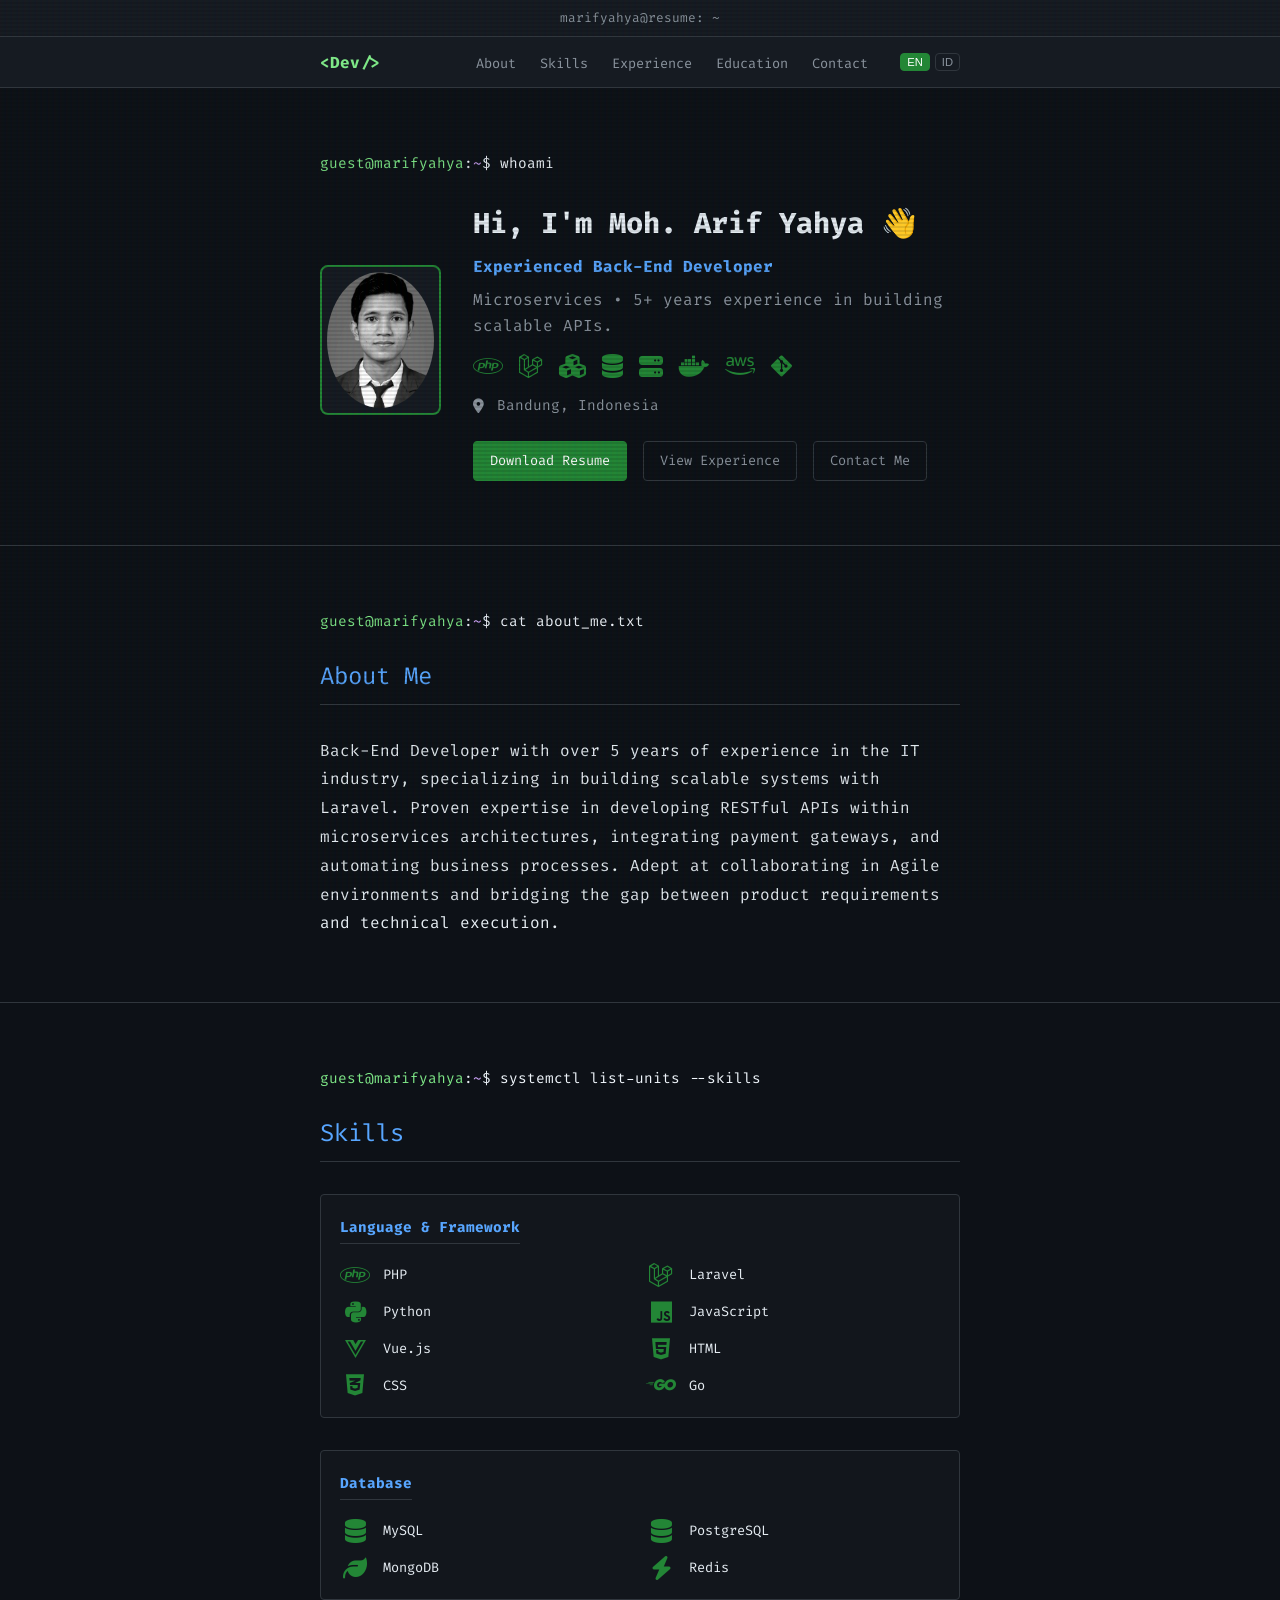
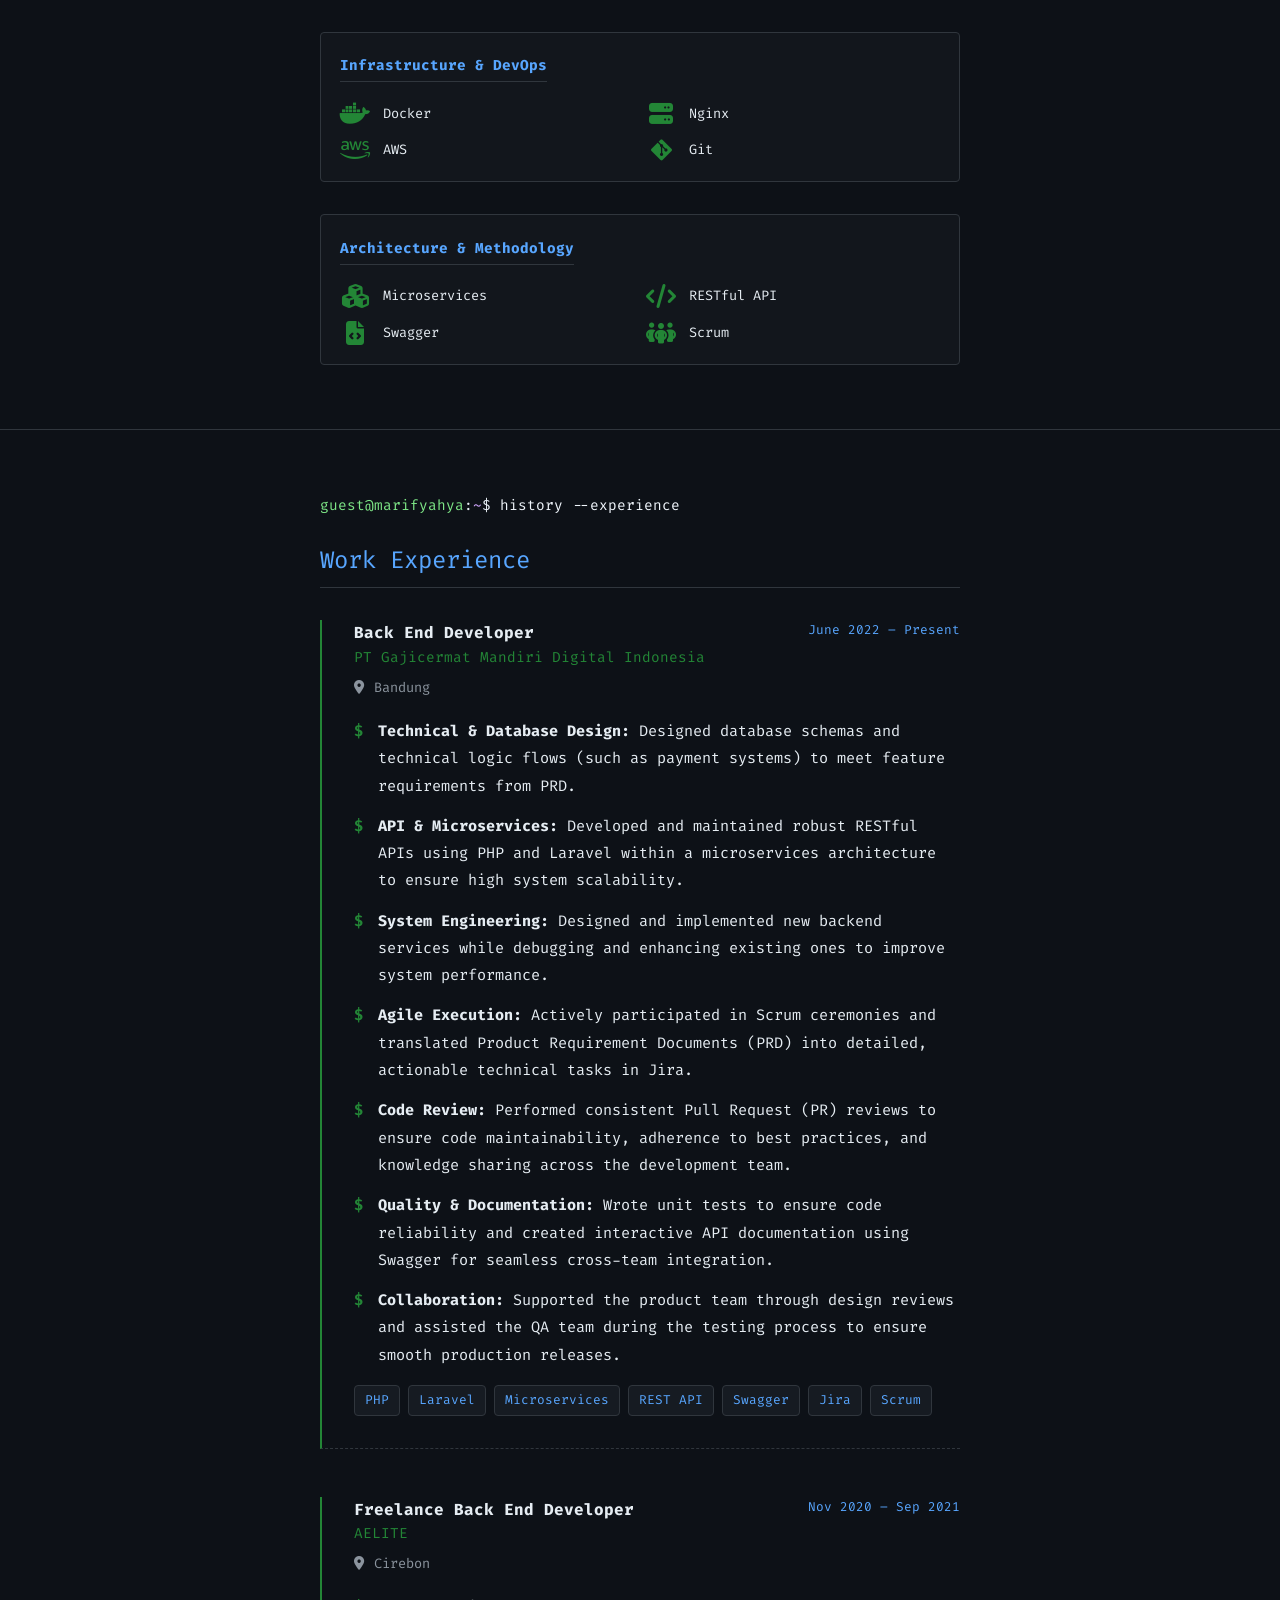
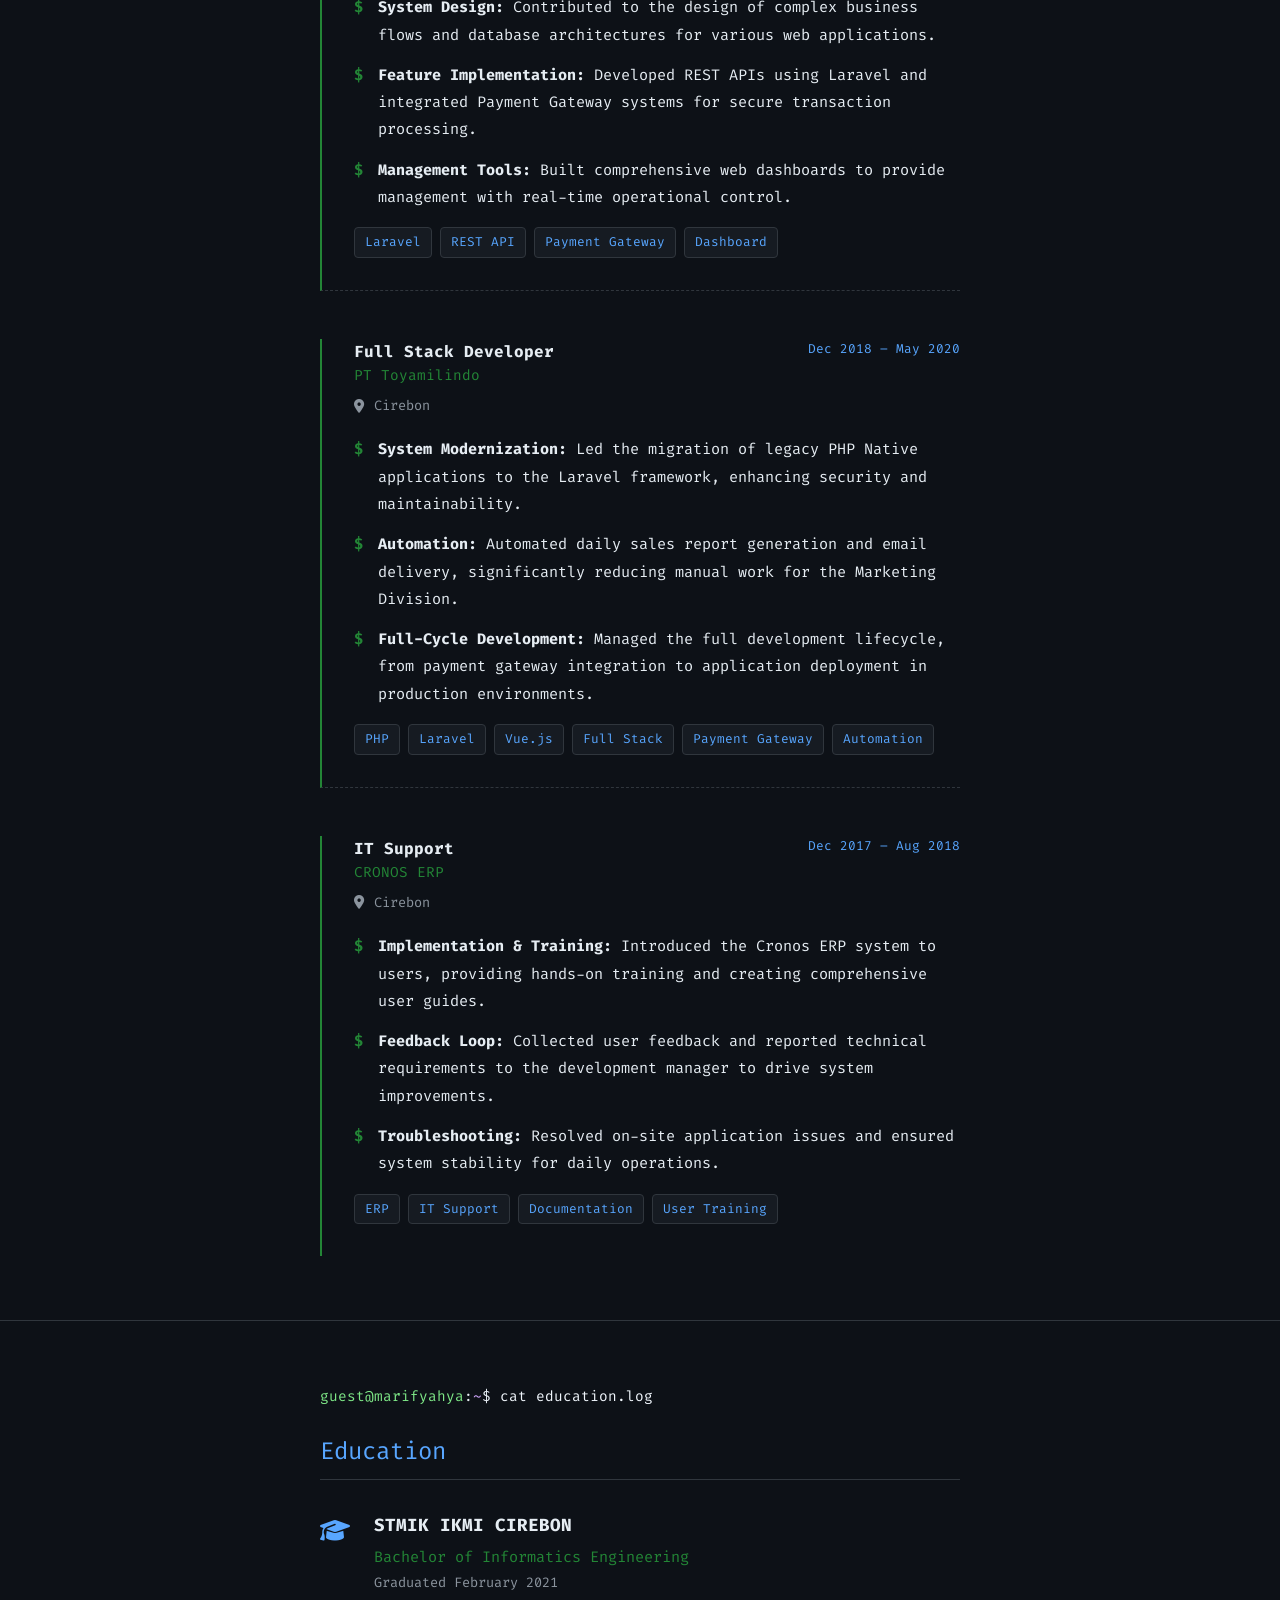
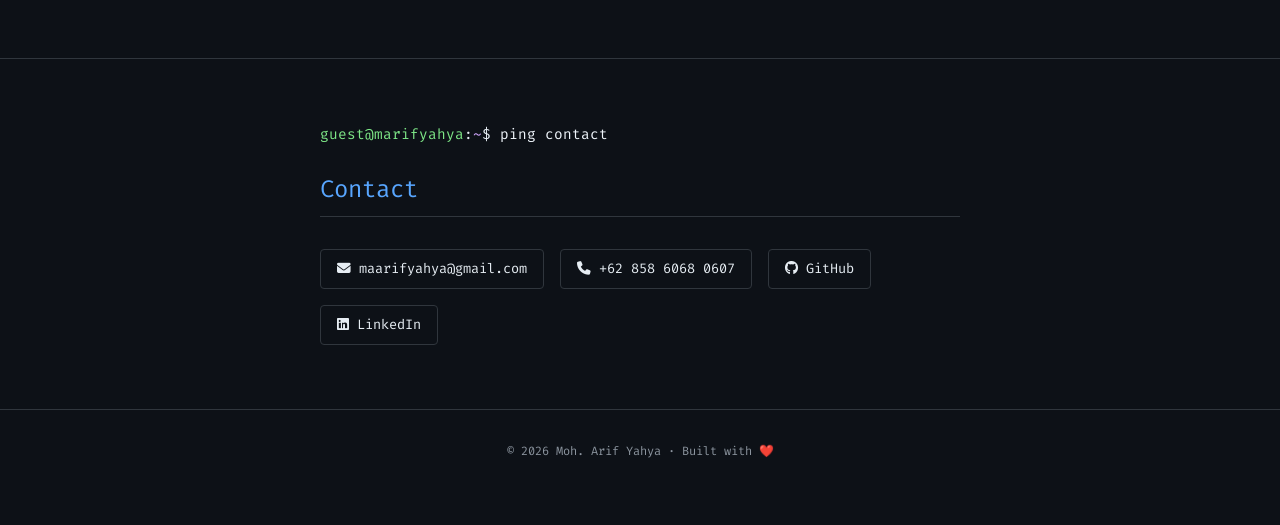
==== commit 9c859b7a: "feat: fix mobile menu, sticky navbar, lang buttons, and update favicon" ====
--- a/index.html
+++ b/index.html
@@ -5,9 +5,10 @@
   <meta charset="UTF-8" />
   <meta name="viewport" content="width=device-width, initial-scale=1.0" />
   <title>Moh. Arif Yahya | Back-End Developer</title>
-  <link rel="icon" type="image/svg+xml" href="favicon.svg" />
+  <link rel="icon" type="image/png" href="favicon.png" />
   <link href="https://cdnjs.cloudflare.com/ajax/libs/font-awesome/6.5.0/css/all.min.css" rel="stylesheet" />
-  <link href="https://fonts.googleapis.com/css2?family=Fira+Code:wght@300;400;500;600;700&display=swap" rel="stylesheet" />
+  <link href="https://fonts.googleapis.com/css2?family=Fira+Code:wght@300;400;500;600;700&display=swap"
+    rel="stylesheet" />
   <link rel="stylesheet" href="css/styles.css" />
 </head>
 
@@ -44,14 +45,16 @@
         <!-- HERO -->
         <section id="hero">
           <div class="container fade">
-            <div class="prompt"><span class="user">guest@marifyahya</span>:<span class="path">~</span>$ <span class="command">whoami</span></div>
+            <div class="prompt"><span class="user">guest@marifyahya</span>:<span class="path">~</span>$ <span
+                class="command">whoami</span></div>
             <div class="hero-inner">
               <div class="hero-avatar" id="hero-avatar"><img src="images/1776394024748.png" alt="Profile"
                   style="width:100%;height:100%;object-fit:cover;border-radius:50%;"></div>
               <div class="hero-text">
                 <h1><span data-i18n="hero.title">Hi, I'm Moh. Arif Yahya 👋</span></h1>
                 <p class="hero-sub" data-i18n="hero.subtitle">Experienced Back-End Developer</p>
-                <p class="hero-desc" data-i18n="hero.description">Microservices • 5+ years experience in building scalable
+                <p class="hero-desc" data-i18n="hero.description">Microservices • 5+ years experience in building
+                  scalable
                   APIs.</p>
                 <div class="hero-skills">
                   <i class="fa-brands fa-php" data-tooltip="PHP"></i>
@@ -66,7 +69,8 @@
                 <p class="hero-loc"><i class="fa-solid fa-location-dot"></i><span data-i18n="hero.location">Bandung,
                     Indonesia</span></p>
                 <div class="btn-group">
-                  <a href="cv.html?lang=en" id="cv-download" class="btn btn-primary" data-i18n="hero.downloadResume">Download
+                  <a href="cv.html?lang=en" id="cv-download" class="btn btn-primary"
+                    data-i18n="hero.downloadResume">Download
                     Resume</a>
                   <a href="#experience" class="btn btn-outline" data-i18n="hero.viewExperience">View Experience</a>
                   <a href="#contact" class="btn btn-outline" data-i18n="hero.contactMe">Contact Me</a>
@@ -79,7 +83,8 @@
         <!-- ABOUT -->
         <section id="about">
           <div class="container fade">
-            <div class="prompt"><span class="user">guest@marifyahya</span>:<span class="path">~</span>$ <span class="command">cat about_me.txt</span></div>
+            <div class="prompt"><span class="user">guest@marifyahya</span>:<span class="path">~</span>$ <span
+                class="command">cat about_me.txt</span></div>
             <div class="section-title" data-i18n="about.title">About Me</div>
             <div class="section-line"></div>
             <p class="about-text" data-i18n="about.text">Back-End Developer with over 5 years of experience...</p>
@@ -89,10 +94,11 @@
         <!-- SKILLS -->
         <section id="skills">
           <div class="container fade">
-            <div class="prompt"><span class="user">guest@marifyahya</span>:<span class="path">~</span>$ <span class="command">systemctl list-units --skills</span></div>
+            <div class="prompt"><span class="user">guest@marifyahya</span>:<span class="path">~</span>$ <span
+                class="command">systemctl list-units --skills</span></div>
             <div class="section-title" data-i18n="skills.title">Skills</div>
             <div class="section-line"></div>
-            
+
             <div class="skills-wrapper">
               <div class="skill-group">
                 <div class="group-header">Language & Framework</div>
@@ -144,7 +150,8 @@
         <!-- EXPERIENCE -->
         <section id="experience">
           <div class="container fade">
-            <div class="prompt"><span class="user">guest@marifyahya</span>:<span class="path">~</span>$ <span class="command">history --experience</span></div>
+            <div class="prompt"><span class="user">guest@marifyahya</span>:<span class="path">~</span>$ <span
+                class="command">history --experience</span></div>
             <div class="section-title" data-i18n="experience.title">Work Experience</div>
             <div class="section-line"></div>
             <div class="exp-list" id="experience-list"></div>
@@ -154,7 +161,8 @@
         <!-- EDUCATION -->
         <section id="education">
           <div class="container fade">
-            <div class="prompt"><span class="user">guest@marifyahya</span>:<span class="path">~</span>$ <span class="command">cat education.log</span></div>
+            <div class="prompt"><span class="user">guest@marifyahya</span>:<span class="path">~</span>$ <span
+                class="command">cat education.log</span></div>
             <div class="section-title" data-i18n="education.title">Education</div>
             <div class="section-line"></div>
             <div class="edu-card">
@@ -171,14 +179,16 @@
         <!-- CONTACT -->
         <section id="contact">
           <div class="container fade">
-            <div class="prompt"><span class="user">guest@marifyahya</span>:<span class="path">~</span>$ <span class="command">ping contact</span></div>
+            <div class="prompt"><span class="user">guest@marifyahya</span>:<span class="path">~</span>$ <span
+                class="command">ping contact</span></div>
             <div class="section-title" data-i18n="contact.title">Contact</div>
             <div class="section-line"></div>
             <div class="contact-links">
               <a href="mailto:maarifyahya@gmail.com" class="contact-item"><i class="fa-solid fa-envelope"></i>
                 maarifyahya@gmail.com</a>
               <a href="tel:+6285860680607" class="contact-item"><i class="fa-solid fa-phone"></i> +62 858 6068 0607</a>
-              <a href="https://github.com/marifyahya" target="_blank" class="contact-item"><i class="fa-brands fa-github"></i>
+              <a href="https://github.com/marifyahya" target="_blank" class="contact-item"><i
+                  class="fa-brands fa-github"></i>
                 GitHub</a>
               <a href="https://id.linkedin.com/in/marifyahya" target="_blank" class="contact-item"><i
                   class="fa-brands fa-linkedin"></i> LinkedIn</a>
--- a/css/styles.css
+++ b/css/styles.css
@@ -70,8 +70,6 @@
   display: flex;
   align-items: center;
   border-bottom: 1px solid var(--border);
-  position: sticky;
-  top: 0;
   z-index: 101;
 }
 
@@ -91,6 +89,10 @@
   background: var(--terminal-header);
   border-bottom: 1px solid var(--border);
   padding: 0 20rem;
+  position: sticky;
+  top: 0;
+  z-index: 999;
+  /* Higher z-index to stay above content */
 }
 
 .nav-inner {
@@ -144,6 +146,8 @@
   padding: 2px 6px;
   border-radius: 4px;
   cursor: pointer;
+  position: relative;
+  z-index: 1001;
 }
 
 .lang-btn.active {
@@ -167,9 +171,17 @@
   font-size: 0.9rem;
 }
 
-.prompt .user { color: var(--terminal-prompt-user); }
-.prompt .path { color: var(--terminal-prompt-path); }
-.prompt .command { color: var(--terminal-command); }
+.prompt .user {
+  color: var(--terminal-prompt-user);
+}
+
+.prompt .path {
+  color: var(--terminal-prompt-path);
+}
+
+.prompt .command {
+  color: var(--terminal-command);
+}
 
 .section-title {
   font-size: 1.5rem;
@@ -196,13 +208,7 @@
   align-items: center;
 }
 
-@media (max-width: 768px) {
-  .hero-inner {
-    flex-direction: column;
-    text-align: center;
-  }
-  .nav-links { display: none; }
-}
+
 
 .hero-avatar {
   width: 150px;
@@ -457,21 +463,21 @@
   font-size: 1.5rem;
 }
 
-.edu-school { 
-  font-weight: bold; 
+.edu-school {
+  font-weight: bold;
   font-size: 1.1rem;
   margin-bottom: 0.3rem;
 }
 
-.edu-degree { 
-  color: var(--terminal-green); 
-  font-size: 0.95rem; 
+.edu-degree {
+  color: var(--terminal-green);
+  font-size: 0.95rem;
   margin-bottom: 0.2rem;
 }
 
-.edu-info { 
-  color: var(--muted); 
-  font-size: 0.85rem; 
+.edu-info {
+  color: var(--muted);
+  font-size: 0.85rem;
 }
 
 /* Contact Section */
@@ -521,7 +527,9 @@
   justify-content: center;
 }
 
-.scroll-top.show { display: flex; }
+.scroll-top.show {
+  display: flex;
+}
 
 /* Animations */
 .fade {
@@ -546,8 +554,57 @@
 }
 
 @media (max-width: 768px) {
-  .hamburger-menu { display: block; }
-  nav { padding: 0 1.5rem; }
-  section { padding: 2rem 1.5rem; }
-  .nav-items-wrapper { gap: 1rem; }
-}
+  .hamburger-menu {
+    display: block;
+  }
+
+  nav {
+    padding: 0 1.5rem;
+    top: 0;
+  }
+
+  section {
+    padding: 2rem 1.5rem;
+  }
+
+  .nav-items-wrapper {
+    display: none;
+    flex-direction: column;
+    position: absolute;
+    top: 50px;
+    left: 0;
+    width: 100%;
+    background: var(--terminal-header);
+    padding: 1.5rem;
+    border-bottom: 1px solid var(--border);
+    gap: 1.5rem;
+    z-index: 1000;
+  }
+
+  .nav-items-wrapper.active {
+    display: flex;
+  }
+
+  .nav-links {
+    display: flex;
+    flex-direction: column;
+    gap: 1rem;
+  }
+
+  .hero-inner {
+    flex-direction: column;
+    text-align: center;
+  }
+
+  .hero-avatar {
+    margin: 0 auto;
+  }
+
+  .lang-toggle {
+    margin-top: 0.5rem;
+    padding-top: 1rem;
+    border-top: 1px solid var(--border);
+    width: 100%;
+    justify-content: center;
+  }
+}
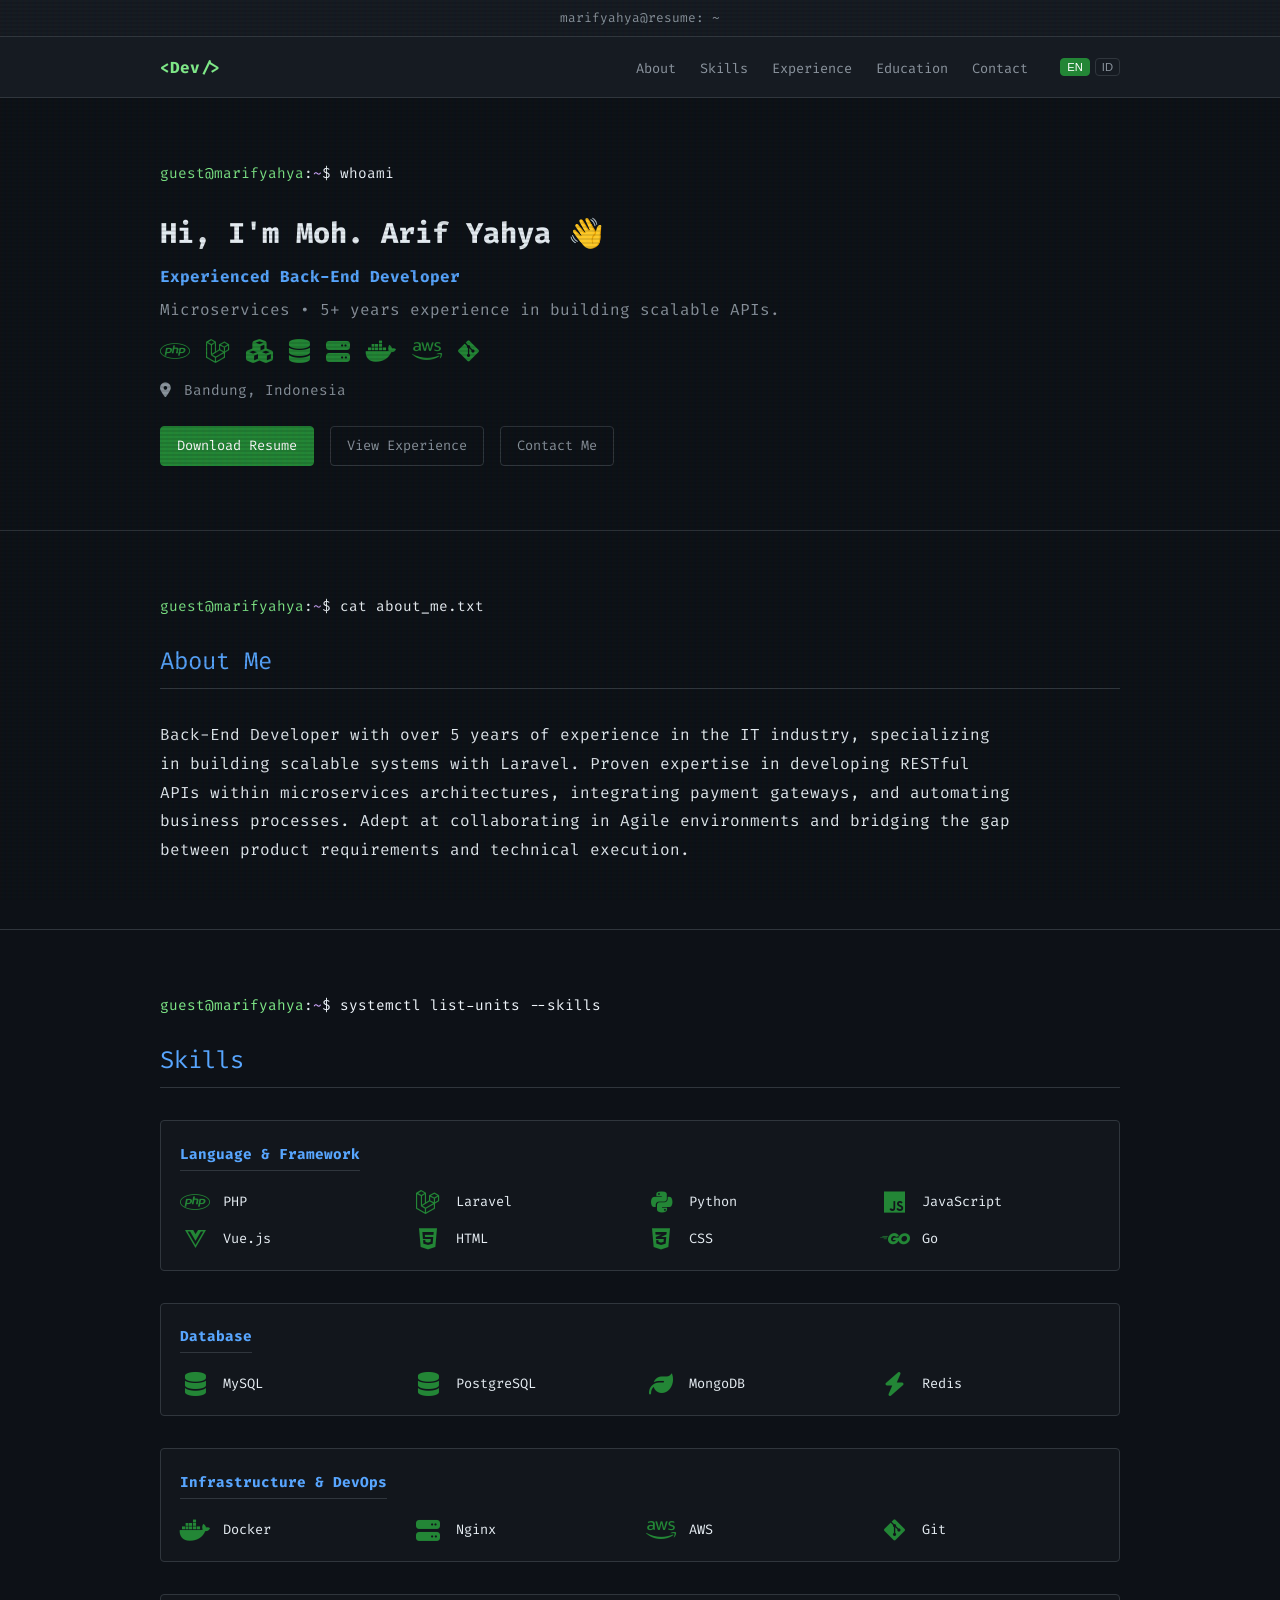
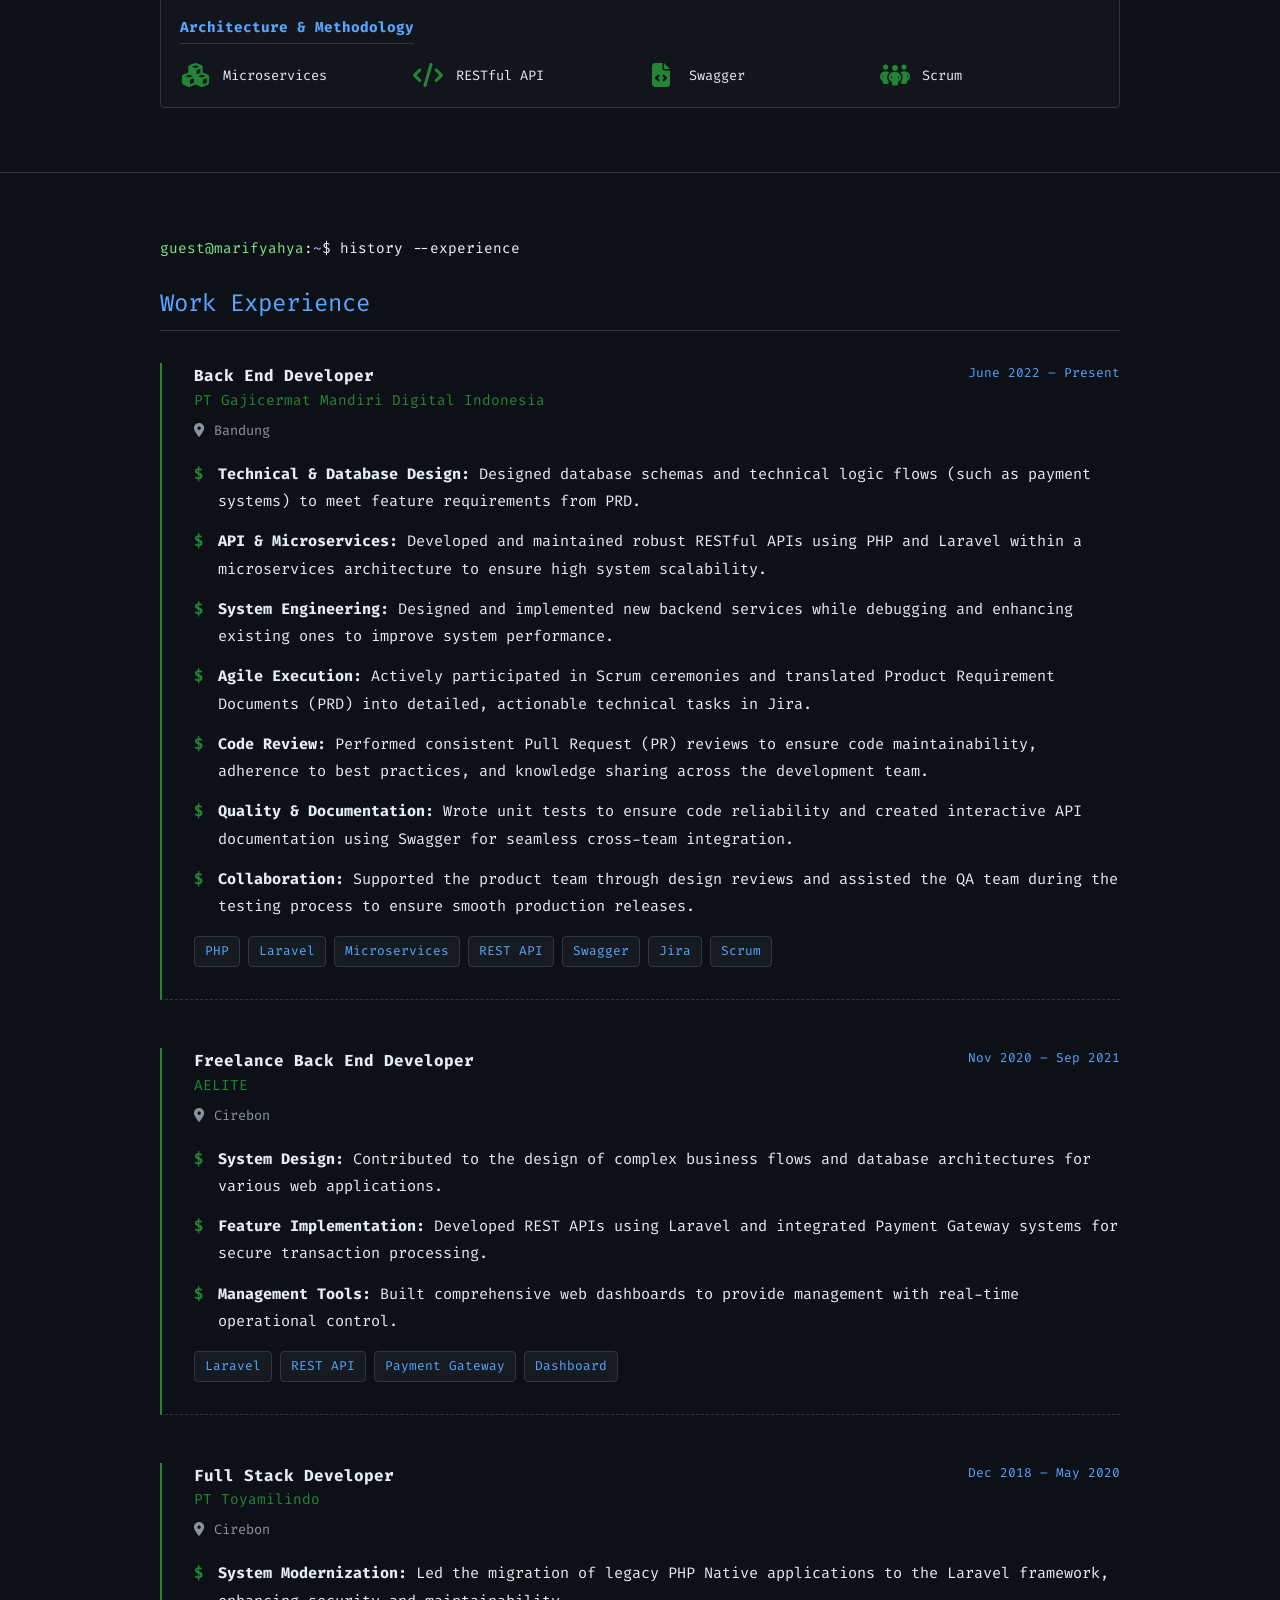
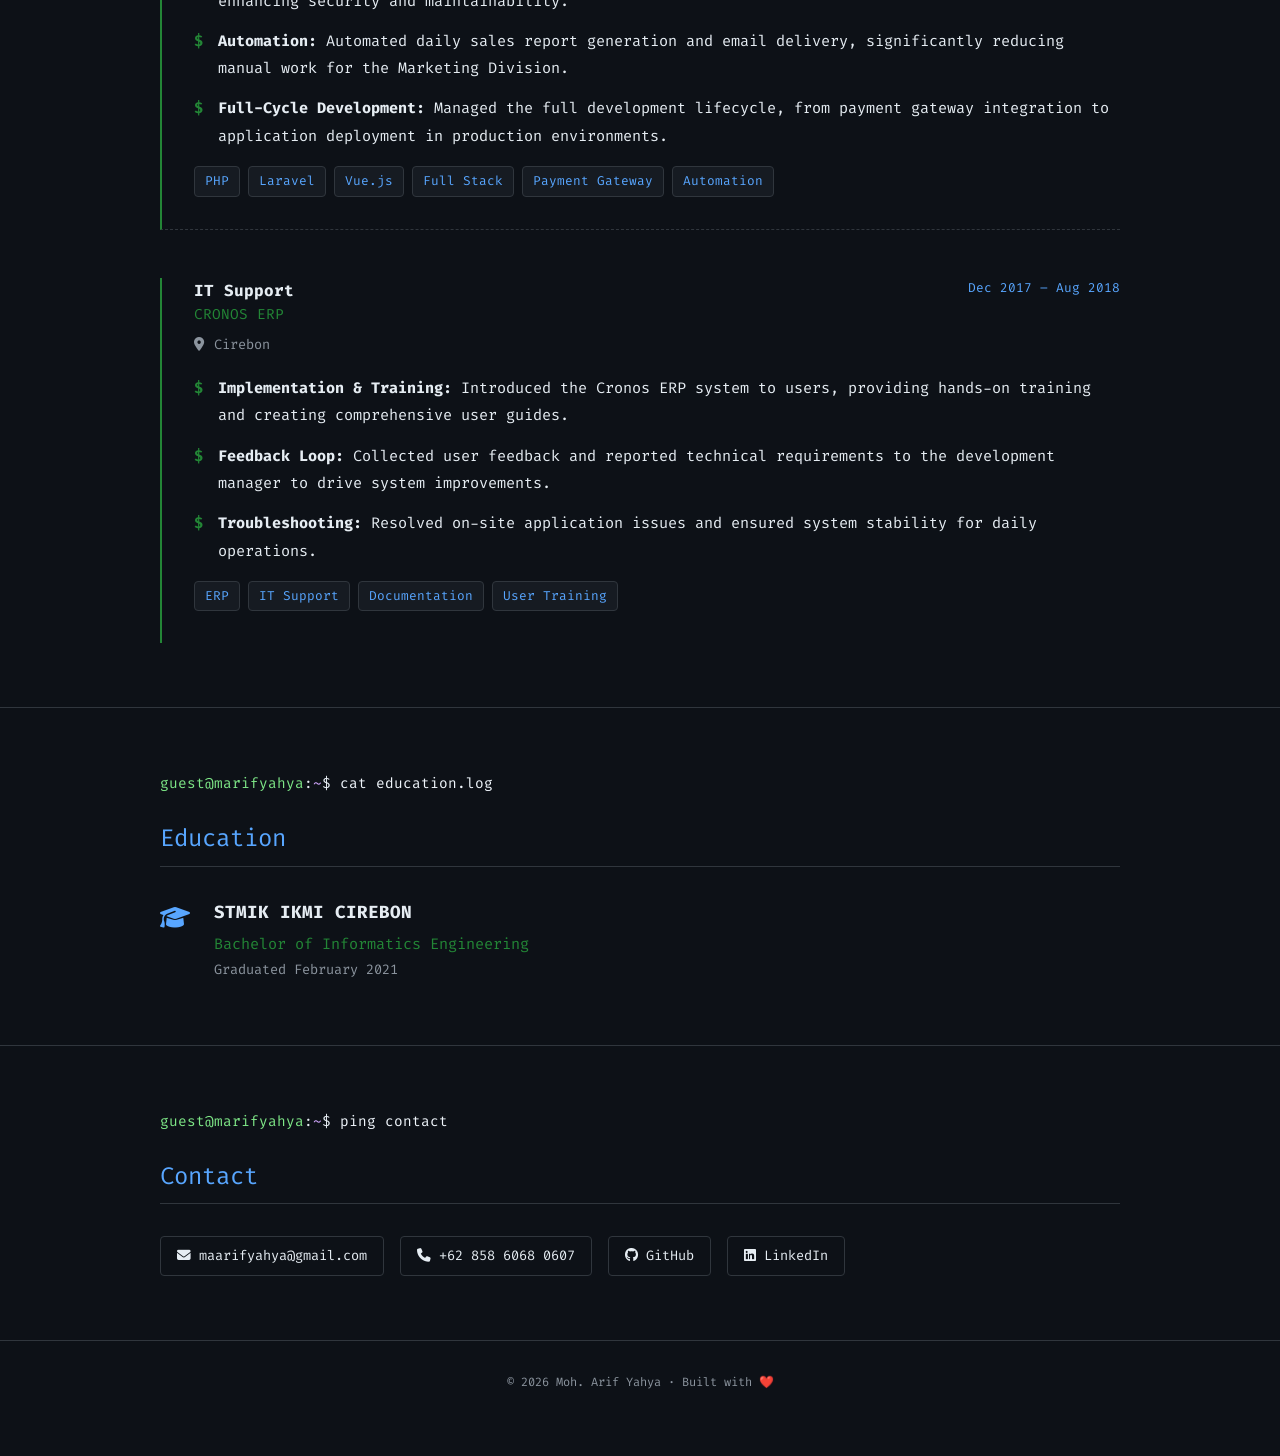
==== commit a900d2f8: "fix: responsive padding, sticky navbar clickability, and photo visibility logic" ====
--- a/index.html
+++ b/index.html
@@ -19,28 +19,28 @@
       <div class="terminal-header">
         <div class="terminal-title">marifyahya@resume: ~</div>
       </div>
+      <nav>
+        <div class="nav-inner">
+          <div class="nav-logo" onclick="window.location.href='#hero'">&lt;Dev/&gt;</div>
+          <button class="hamburger-menu" aria-label="Toggle navigation" onclick="toggleMenu()">
+            <i class="fa-solid fa-bars"></i>
+          </button>
+          <div class="nav-items-wrapper">
+            <ul class="nav-links">
+              <li><a href="#about" data-i18n="nav.about">About</a></li>
+              <li><a href="#skills" data-i18n="nav.skills">Skills</a></li>
+              <li><a href="#experience" data-i18n="nav.experience">Experience</a></li>
+              <li><a href="#education" data-i18n="nav.education">Education</a></li>
+              <li><a href="#contact" data-i18n="nav.contact">Contact</a></li>
+            </ul>
+            <div class="lang-toggle">
+              <button class="lang-btn active" data-lang="en">EN</button>
+              <button class="lang-btn" data-lang="id">ID</button>
+            </div>
+          </div>
+        </div>
+      </nav>
       <div class="terminal-body">
-        <nav>
-          <div class="nav-inner">
-            <div class="nav-logo" onclick="window.location.href='#hero'">&lt;Dev/&gt;</div>
-            <button class="hamburger-menu" aria-label="Toggle navigation" onclick="toggleMenu()">
-              <i class="fa-solid fa-bars"></i>
-            </button>
-            <div class="nav-items-wrapper">
-              <ul class="nav-links">
-                <li><a href="#about" data-i18n="nav.about">About</a></li>
-                <li><a href="#skills" data-i18n="nav.skills">Skills</a></li>
-                <li><a href="#experience" data-i18n="nav.experience">Experience</a></li>
-                <li><a href="#education" data-i18n="nav.education">Education</a></li>
-                <li><a href="#contact" data-i18n="nav.contact">Contact</a></li>
-              </ul>
-              <div class="lang-toggle">
-                <button class="lang-btn active" onclick="setLang('en')">EN</button>
-                <button class="lang-btn" onclick="setLang('id')">ID</button>
-              </div>
-            </div>
-          </div>
-        </nav>
 
         <!-- HERO -->
         <section id="hero">
@@ -204,8 +204,8 @@
     </div>
   </div>
 
-  <script src="js/translations.js?v=2"></script>
-  <script src="js/script.js?v=2"></script>
+  <script src="js/translations.js?v=3"></script>
+  <script src="js/script.js?v=3"></script>
 </body>
 
 </html>
--- a/css/styles.css
+++ b/css/styles.css
@@ -88,18 +88,28 @@
 nav {
   background: var(--terminal-header);
   border-bottom: 1px solid var(--border);
-  padding: 0 20rem;
+  padding: 0 5rem; /* Default for mobile/small tablet */
   position: sticky;
   top: 0;
-  z-index: 999;
-  /* Higher z-index to stay above content */
+  z-index: 10000;
+  transform: translateZ(0); 
+  pointer-events: all !important;
+}
+
+@media (min-width: 1024px) {
+  nav { padding: 0 10rem; }
+}
+
+@media (min-width: 1440px) {
+  nav { padding: 0 20rem; }
 }
 
 .nav-inner {
   display: flex;
   justify-content: space-between;
   align-items: center;
-  height: 50px;
+  height: 60px; /* Slightly taller for better spacing */
+  gap: 1rem;
 }
 
 .nav-logo {
@@ -112,6 +122,8 @@
   display: flex;
   align-items: center;
   gap: 2rem;
+  position: relative;
+  z-index: 10001;
 }
 
 .nav-links {
@@ -147,7 +159,8 @@
   border-radius: 4px;
   cursor: pointer;
   position: relative;
-  z-index: 1001;
+  z-index: 10002;
+  pointer-events: auto !important;
 }
 
 .lang-btn.active {
@@ -158,8 +171,16 @@
 
 /* Section Common */
 section {
-  padding: 4rem 20rem;
+  padding: 4rem 5rem;
   border-bottom: 1px solid var(--border);
+}
+
+@media (min-width: 1024px) {
+  section { padding: 4rem 10rem; }
+}
+
+@media (min-width: 1440px) {
+  section { padding: 4rem 20rem; }
 }
 
 .container {
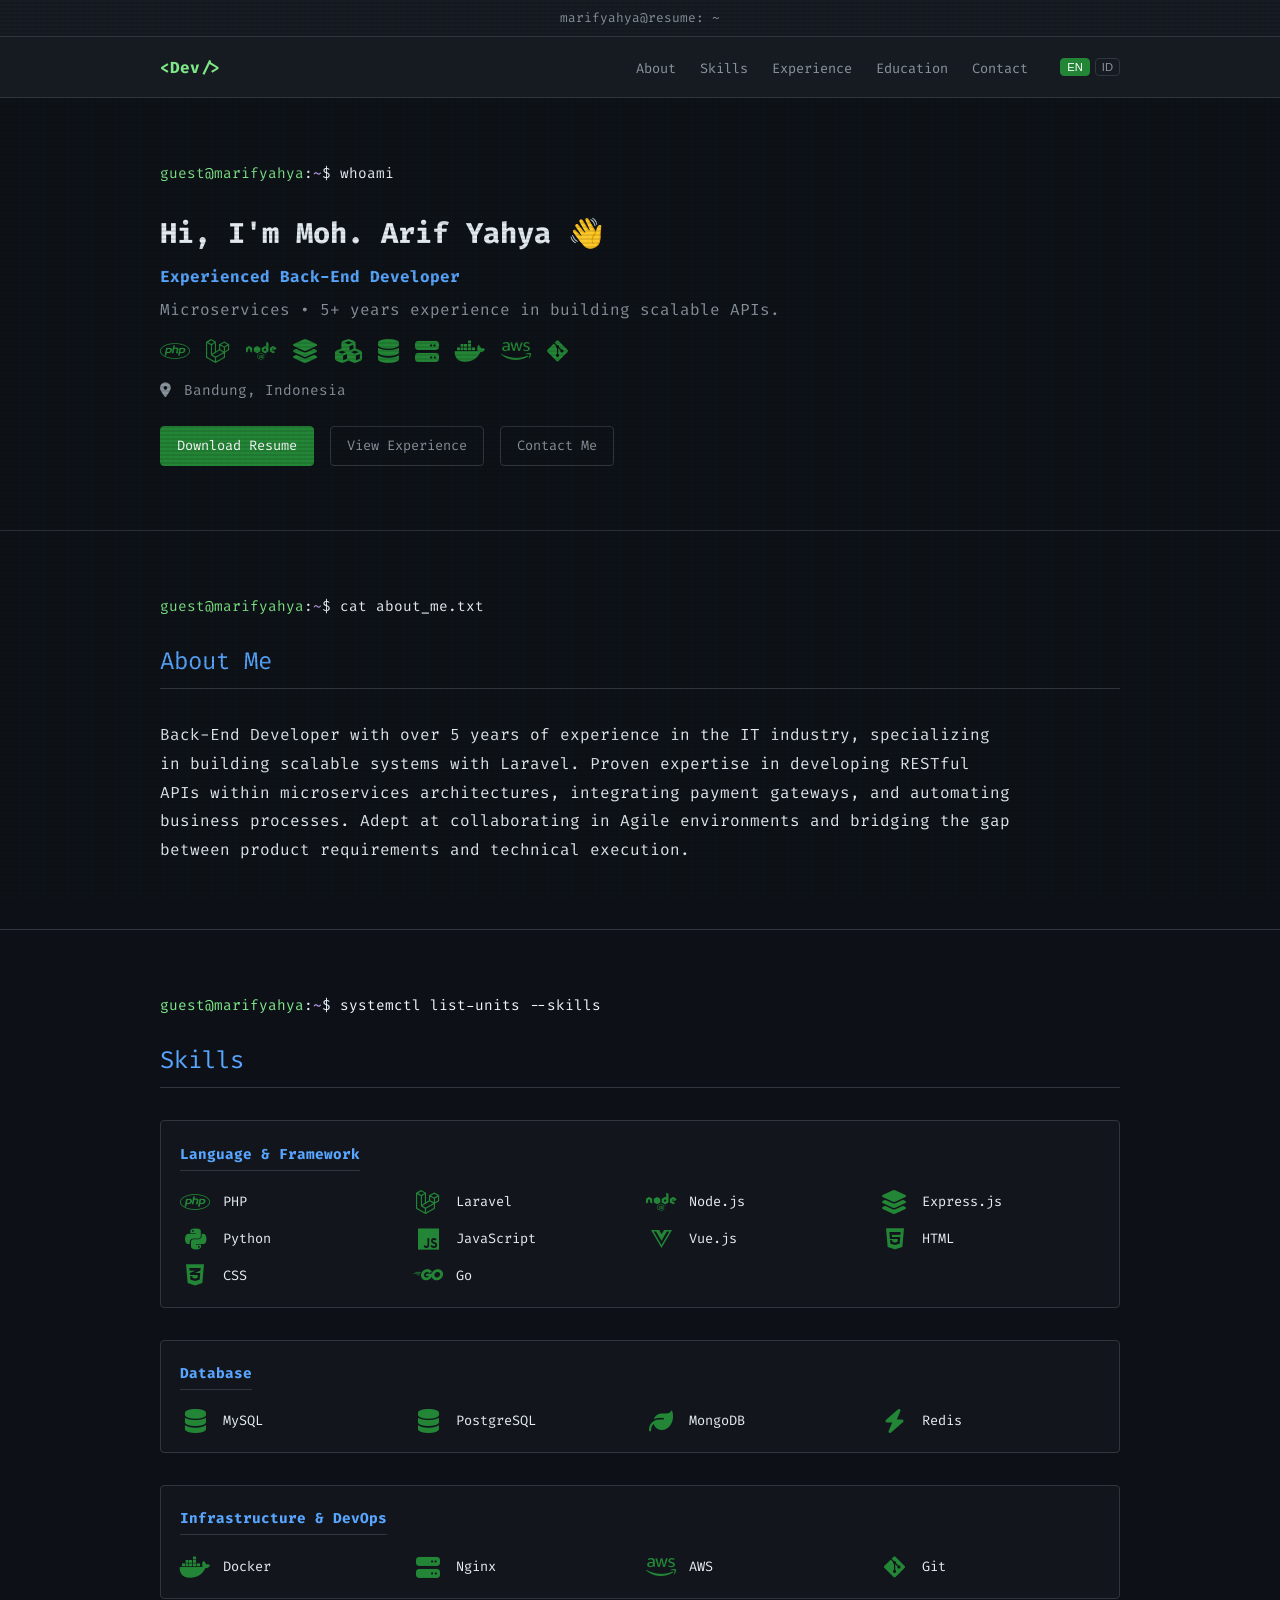
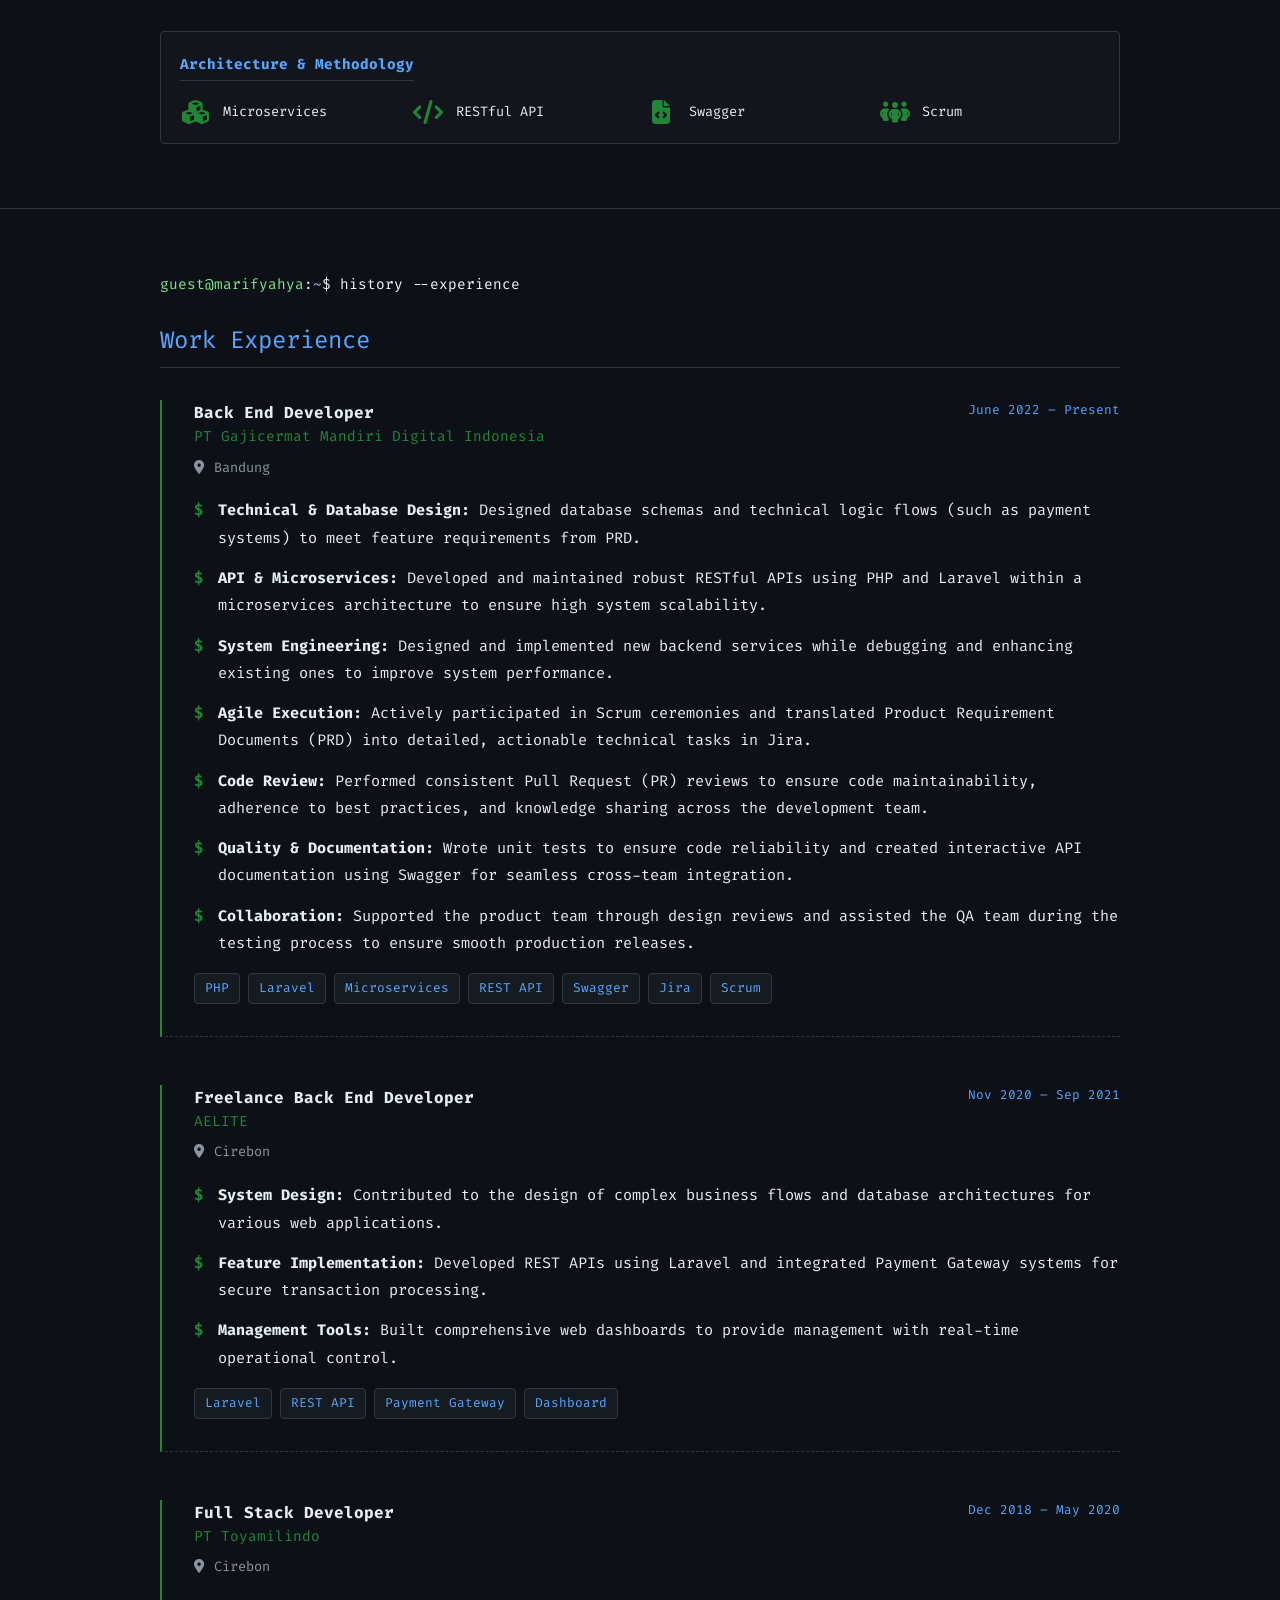
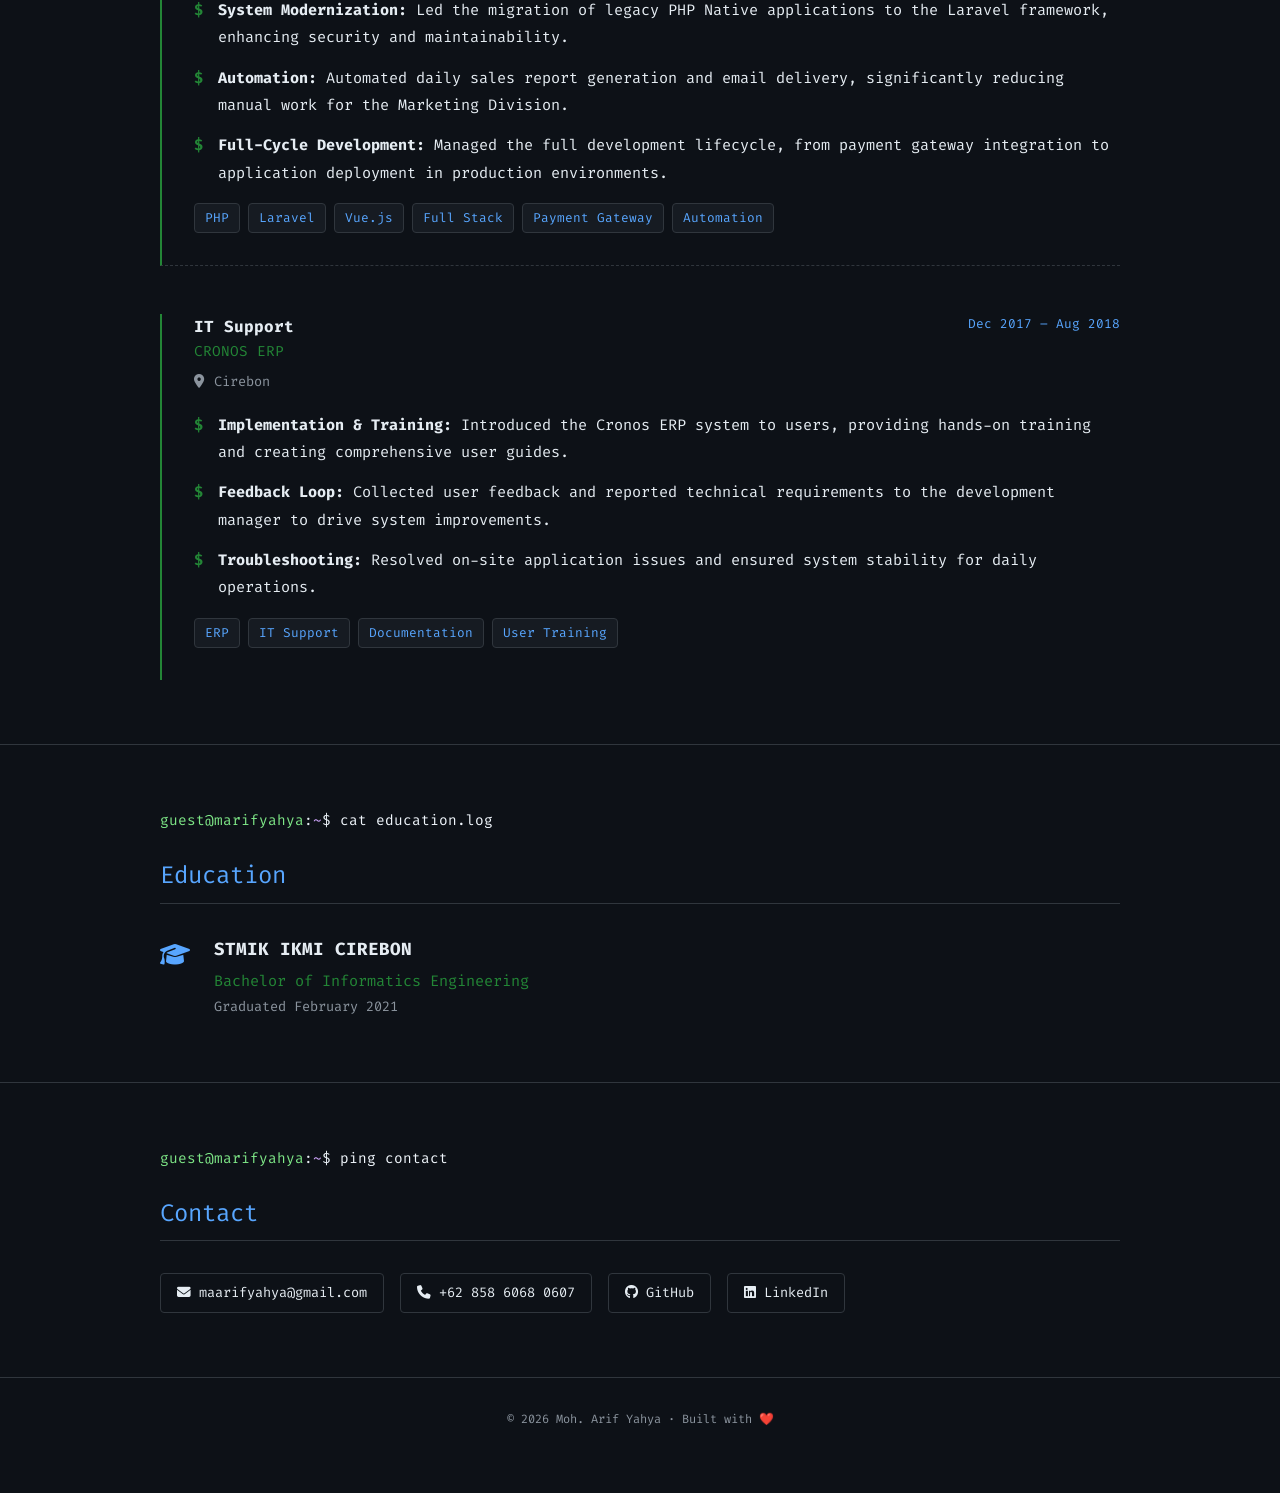
==== commit a6cb5808: "feat: add Node.js and Express.js skills" ====
--- a/index.html
+++ b/index.html
@@ -59,6 +59,8 @@
                 <div class="hero-skills">
                   <i class="fa-brands fa-php" data-tooltip="PHP"></i>
                   <i class="fa-brands fa-laravel" data-tooltip="Laravel"></i>
+                  <i class="fa-brands fa-node" data-tooltip="Node.js"></i>
+                  <i class="fa-solid fa-layer-group" data-tooltip="Express.js"></i>
                   <i class="fa-solid fa-cubes" data-tooltip="Microservices"></i>
                   <i class="fa-solid fa-database" data-tooltip="MySQL, PostgreSQL, MongoDB"></i>
                   <i class="fa-solid fa-server" data-tooltip="REST API"></i>
@@ -105,6 +107,8 @@
                 <div class="skill-items">
                   <div class="skill-item"><i class="fa-brands fa-php"></i> PHP</div>
                   <div class="skill-item"><i class="fa-brands fa-laravel"></i> Laravel</div>
+                  <div class="skill-item"><i class="fa-brands fa-node"></i> Node.js</div>
+                  <div class="skill-item"><i class="fa-solid fa-layer-group"></i> Express.js</div>
                   <div class="skill-item"><i class="fa-brands fa-python"></i> Python</div>
                   <div class="skill-item"><i class="fa-brands fa-js"></i> JavaScript</div>
                   <div class="skill-item"><i class="fa-brands fa-vuejs"></i> Vue.js</div>
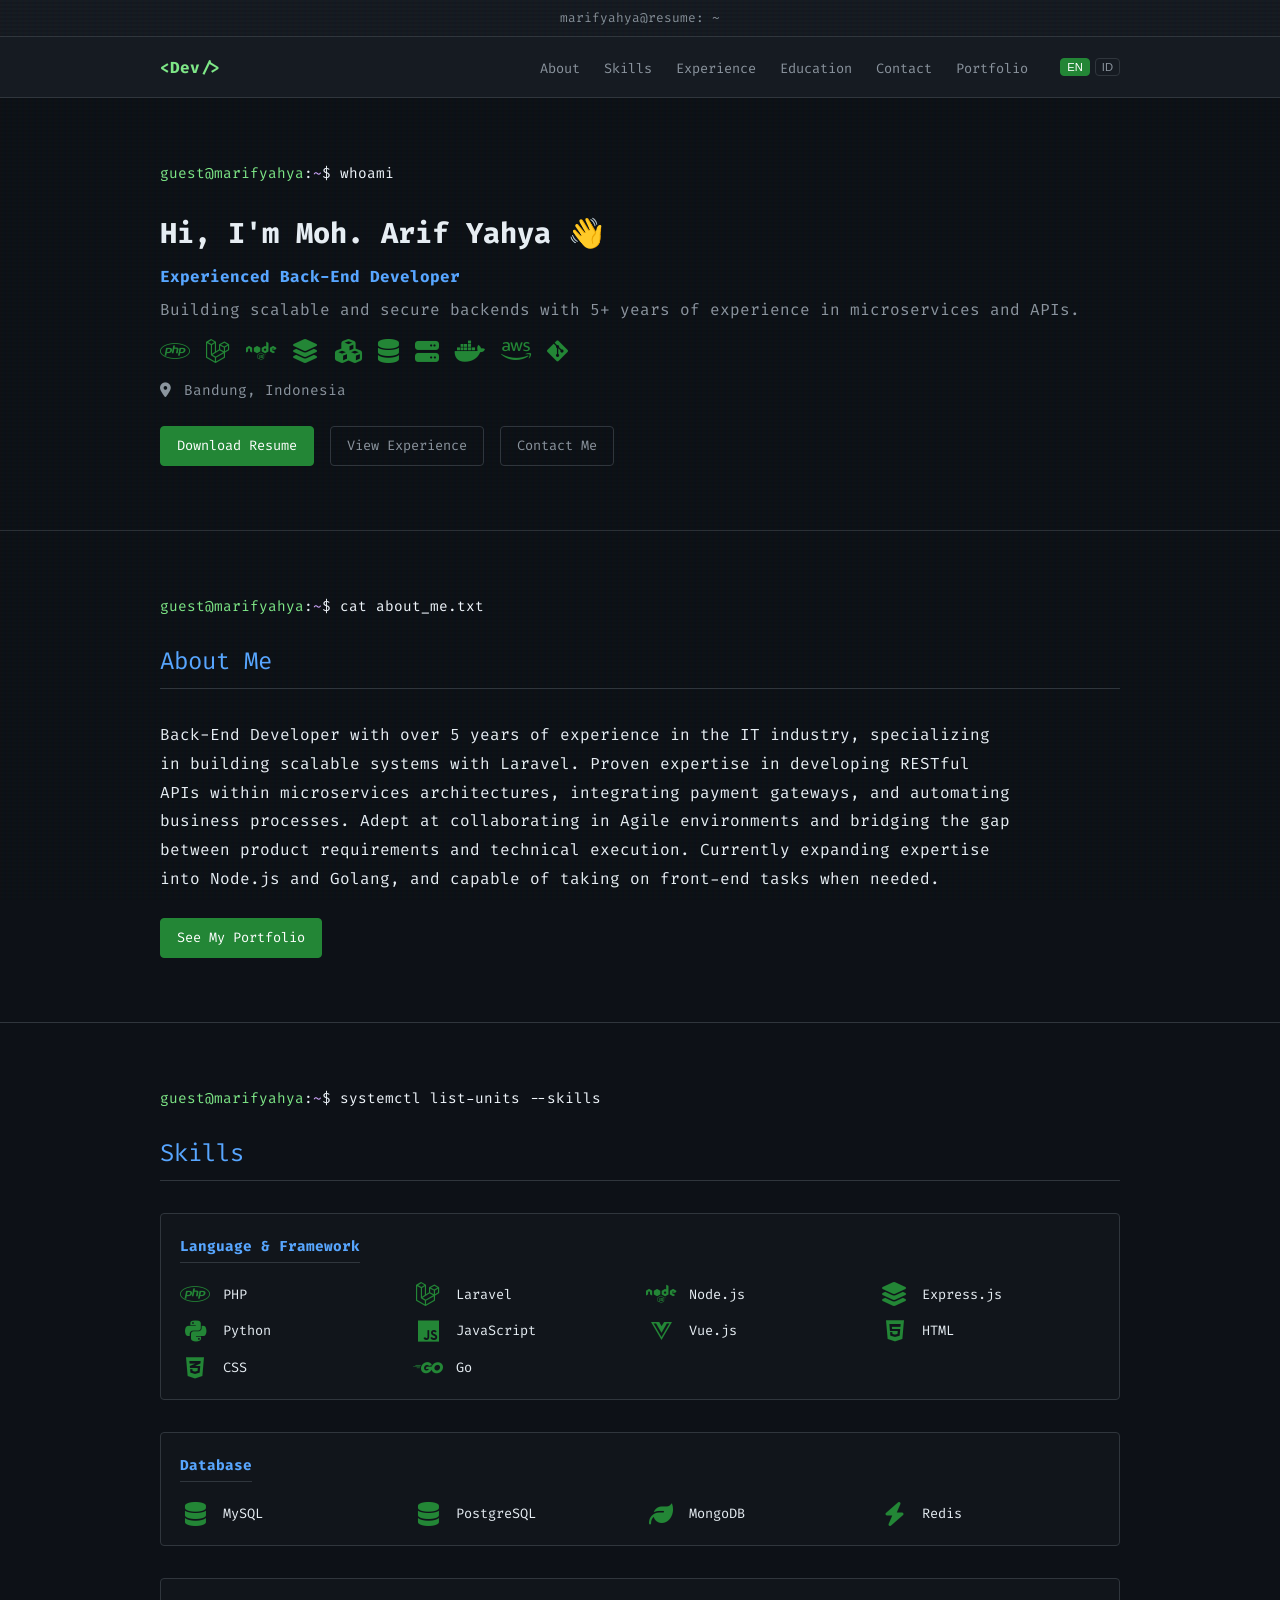
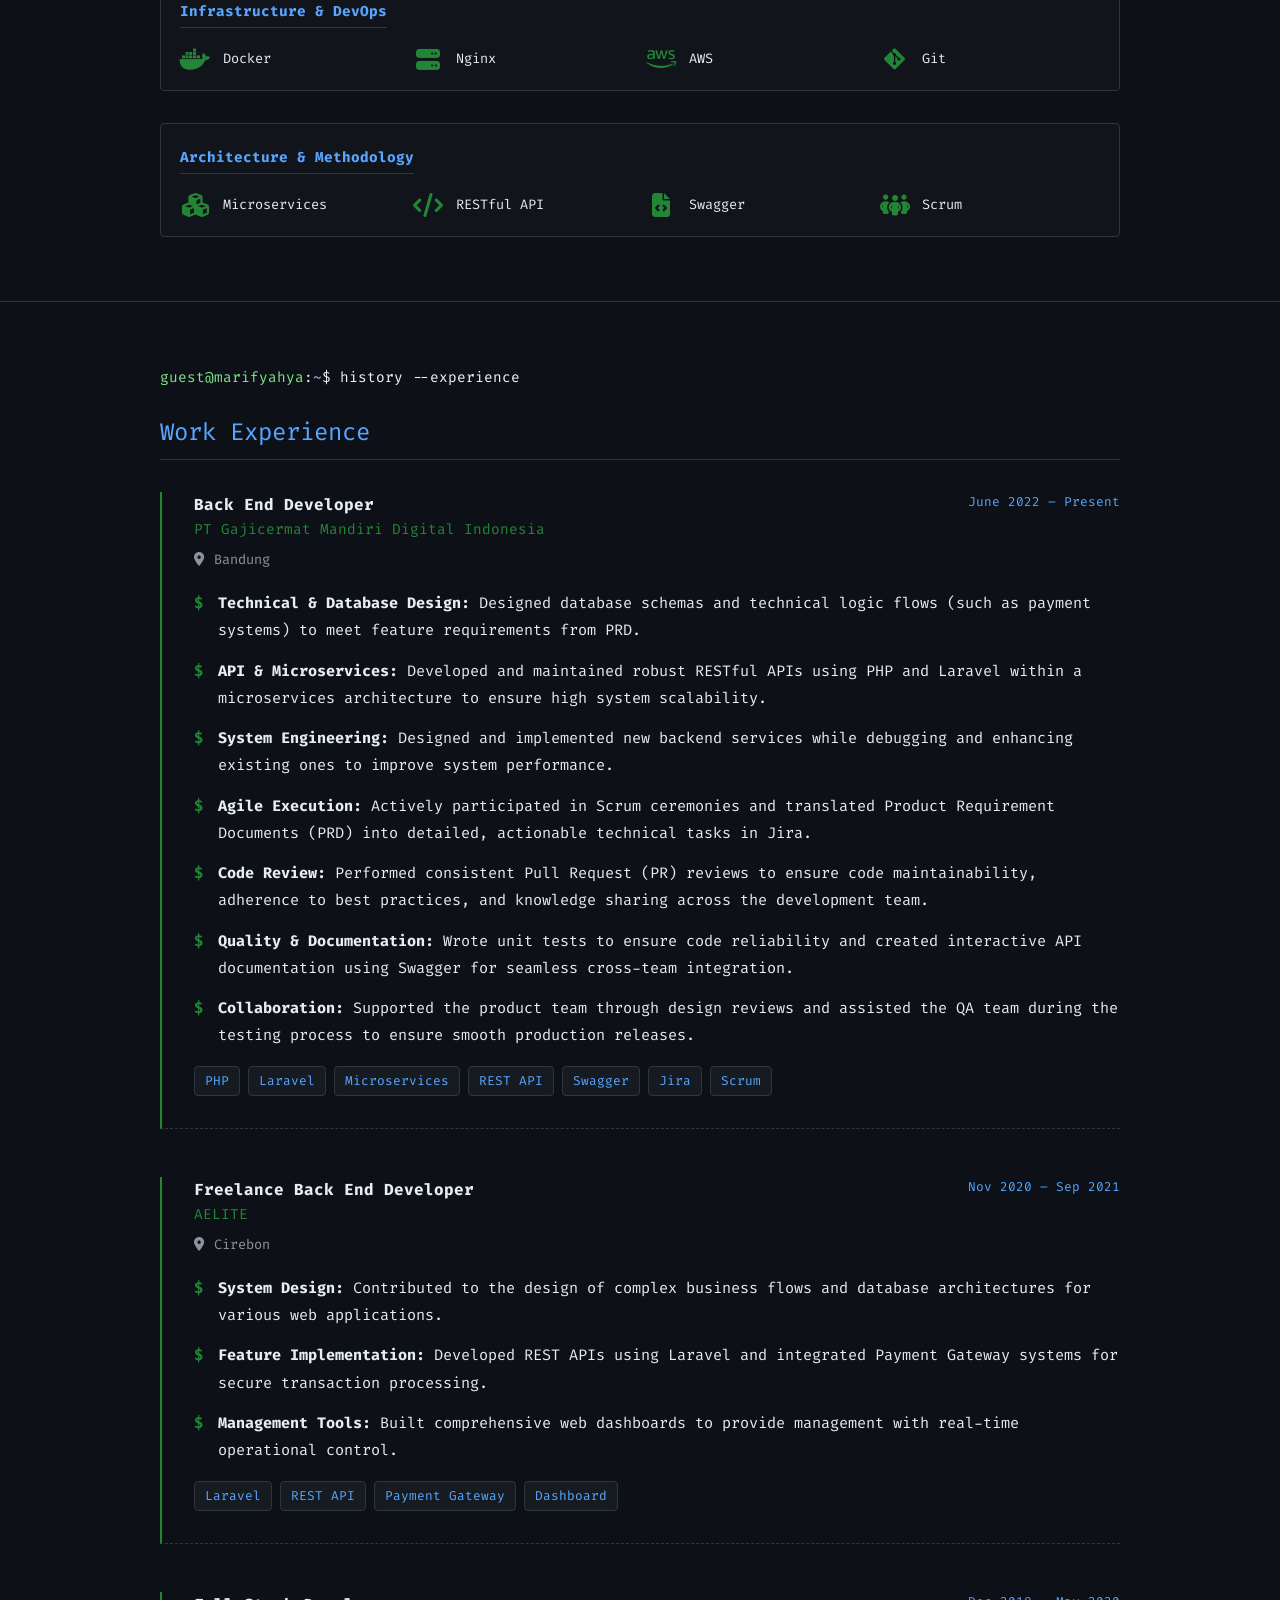
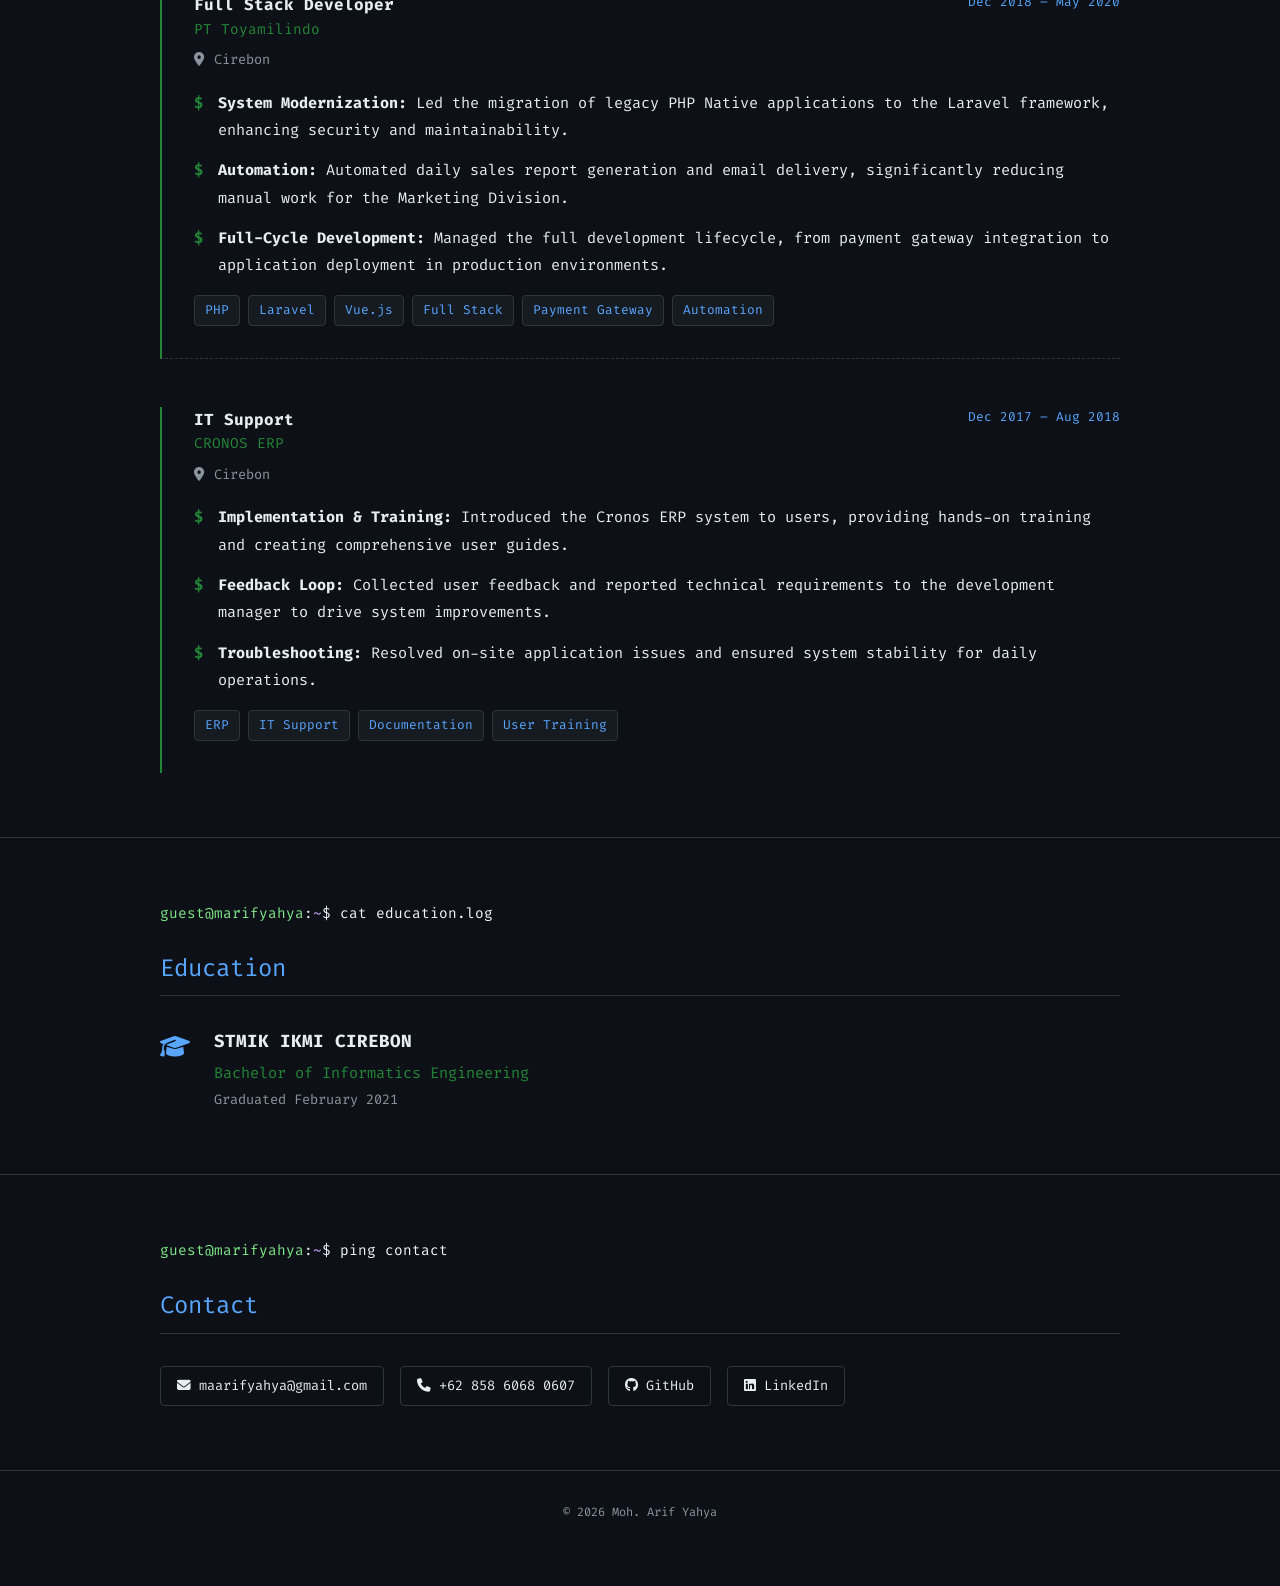
==== commit 1be3a3cf: "feat: Add printable portfolio, refine translations and update styling" ====
--- a/index.html
+++ b/index.html
@@ -32,6 +32,7 @@
               <li><a href="#experience" data-i18n="nav.experience">Experience</a></li>
               <li><a href="#education" data-i18n="nav.education">Education</a></li>
               <li><a href="#contact" data-i18n="nav.contact">Contact</a></li>
+              <li><a href="portfolio.html" data-i18n="nav.portfolio">Portfolio</a></li>
             </ul>
             <div class="lang-toggle">
               <button class="lang-btn active" data-lang="en">EN</button>
@@ -53,9 +54,7 @@
               <div class="hero-text">
                 <h1><span data-i18n="hero.title">Hi, I'm Moh. Arif Yahya 👋</span></h1>
                 <p class="hero-sub" data-i18n="hero.subtitle">Experienced Back-End Developer</p>
-                <p class="hero-desc" data-i18n="hero.description">Microservices • 5+ years experience in building
-                  scalable
-                  APIs.</p>
+                <p class="hero-desc" data-i18n="hero.description">Building scalable and secure backends with 5+ years of experience in microservices and APIs.</p>
                 <div class="hero-skills">
                   <i class="fa-brands fa-php" data-tooltip="PHP"></i>
                   <i class="fa-brands fa-laravel" data-tooltip="Laravel"></i>
@@ -90,6 +89,11 @@
             <div class="section-title" data-i18n="about.title">About Me</div>
             <div class="section-line"></div>
             <p class="about-text" data-i18n="about.text">Back-End Developer with over 5 years of experience...</p>
+            <div class="btn-group" style="margin-top: 1.5rem;">
+              <a href="portfolio.html" class="btn btn-primary" id="see-portfolio-btn" data-i18n="about.seePortfolio">
+                <i class="fa-solid fa-folder-open"></i> See My Portfolio
+              </a>
+            </div>
           </div>
         </section>
 
@@ -200,7 +204,7 @@
           </div>
         </section>
 
-        <footer>© 2026 Moh. Arif Yahya · <span data-i18n="footer.builtWith">Built with</span> ❤️</footer>
+        <footer>© 2026 Moh. Arif Yahya</footer>
 
         <button class="scroll-top" id="scrollTop" onclick="window.scrollTo({top:0,behavior:'smooth'})"><i
             class="fa-solid fa-arrow-up"></i></button>
@@ -208,8 +212,8 @@
     </div>
   </div>
 
-  <script src="js/translations.js?v=3"></script>
-  <script src="js/script.js?v=3"></script>
+  <script src="js/translations.js?v=11"></script>
+  <script src="js/script.js?v=11"></script>
 </body>
 
 </html>
--- a/css/styles.css
+++ b/css/styles.css
@@ -501,6 +501,127 @@
   font-size: 0.85rem;
 }
 
+/* Portfolio Section */
+.portfolio-intro {
+  color: var(--muted);
+  margin-bottom: 2rem;
+  font-size: 0.95rem;
+}
+
+.portfolio-grid {
+  display: grid;
+  grid-template-columns: 1fr;
+  gap: 1.5rem;
+  position: relative;
+  z-index: 201;
+}
+
+.portfolio-card {
+  border: 1px solid var(--border);
+  border-radius: 4px;
+  overflow: hidden;
+  background: rgba(255, 255, 255, 0.02);
+  transition: border-color 0.2s, transform 0.2s;
+  display: flex;
+  flex-direction: row;
+  height: 300px;
+}
+
+.portfolio-card:hover {
+  border-color: var(--terminal-green);
+  transform: translateY(-2px);
+}
+
+.portfolio-card-img {
+  width: 350px;
+  min-width: 350px;
+  height: 100%;
+  overflow: hidden;
+  background: var(--terminal-header);
+  display: flex;
+  align-items: center;
+  justify-content: center;
+  position: relative;
+  z-index: 201;
+}
+
+.portfolio-card-img img {
+  width: 100%;
+  height: 100%;
+  object-fit: contain;
+  object-position: center;
+  display: block;
+}
+
+.portfolio-card-img.img-fallback {
+  background: var(--terminal-header);
+  position: relative;
+}
+
+.portfolio-card-img.img-fallback img {
+  display: none;
+}
+
+.portfolio-card-img.img-fallback::after {
+  content: "\f550";
+  font-family: "Font Awesome 6 Free";
+  font-weight: 400;
+  font-size: 3rem;
+  color: var(--border);
+}
+
+.portfolio-card-body {
+  padding: 1.5rem;
+  flex-grow: 1;
+  display: flex;
+  flex-direction: column;
+  justify-content: flex-start;
+  overflow-y: auto;
+}
+
+.portfolio-card-body::-webkit-scrollbar {
+  width: 6px;
+}
+.portfolio-card-body::-webkit-scrollbar-track {
+  background: rgba(0,0,0,0.1);
+}
+.portfolio-card-body::-webkit-scrollbar-thumb {
+  background: var(--border);
+  border-radius: 3px;
+}
+.portfolio-card-body::-webkit-scrollbar-thumb:hover {
+  background: var(--terminal-green);
+}
+
+.portfolio-card-title {
+  font-size: 1.1rem;
+  color: var(--terminal-blue);
+  margin-bottom: 0.5rem;
+}
+
+.portfolio-card-desc {
+  font-size: 0.85rem;
+  color: var(--muted);
+  line-height: 1.6;
+  margin-bottom: 1rem;
+}
+
+.portfolio-card-tags {
+  display: flex;
+  flex-wrap: wrap;
+  gap: 0.4rem;
+  margin-bottom: 1rem;
+}
+
+.portfolio-card-link {
+  display: inline-flex;
+  align-items: center;
+  gap: 0.5rem;
+  font-size: 0.8rem;
+  align-self: flex-start;
+  width: fit-content;
+}
+
 /* Contact Section */
 .contact-links {
   display: flex;
@@ -546,6 +667,7 @@
   display: none;
   align-items: center;
   justify-content: center;
+  z-index: 10000;
 }
 
 .scroll-top.show {
@@ -562,6 +684,8 @@
 .fade.show {
   opacity: 1;
   transform: translateX(0);
+  position: relative;
+  z-index: 201;
 }
 
 /* Hamburger Menu for Mobile */
@@ -586,6 +710,12 @@
 
   section {
     padding: 2rem 1.5rem;
+  }
+
+  #hero {
+    padding-left: 2rem;
+    padding-right: 2rem;
+    overflow-x: hidden;
   }
 
   .nav-items-wrapper {
@@ -615,10 +745,42 @@
   .hero-inner {
     flex-direction: column;
     text-align: center;
+    gap: 1.5rem;
+    max-width: 100%;
   }
 
   .hero-avatar {
     margin: 0 auto;
+  }
+
+  .hero-text {
+    max-width: 100%;
+    min-width: 0;
+  }
+
+  .hero-text h1 {
+    font-size: clamp(1.55rem, 9vw, 1.8rem);
+    overflow-wrap: anywhere;
+  }
+
+  .hero-desc {
+    max-width: 100%;
+  }
+
+  .hero-skills {
+    flex-wrap: wrap;
+    justify-content: center;
+    gap: 0.85rem;
+  }
+
+  .btn-group {
+    flex-wrap: wrap;
+    justify-content: center;
+  }
+
+  .btn {
+    flex: 1 1 145px;
+    max-width: 220px;
   }
 
   .lang-toggle {
@@ -628,4 +790,138 @@
     width: 100%;
     justify-content: center;
   }
-}+
+  .portfolio-grid {
+    grid-template-columns: 1fr;
+  }
+
+  .portfolio-card {
+    flex-direction: column;
+  }
+
+  .portfolio-card-img {
+    width: 100%;
+    min-width: 100%;
+    height: 180px;
+    min-height: 180px;
+  }
+}
+
+/* Image Modal */
+.image-modal {
+  display: none;
+  position: fixed;
+  z-index: 20000;
+  left: 0;
+  top: 0;
+  width: 100%;
+  height: 100%;
+  background-color: rgba(0, 0, 0, 0.9);
+  align-items: center;
+  justify-content: center;
+  cursor: zoom-out;
+}
+
+.image-modal.show {
+  display: flex;
+}
+
+.image-modal .modal-content {
+  max-width: 90%;
+  max-height: 90vh;
+  object-fit: contain;
+  border-radius: 4px;
+  animation: zoom 0.3s;
+}
+
+.image-modal .close-modal {
+  position: absolute;
+  top: 20px;
+  right: 35px;
+  color: #f1f1f1;
+  font-size: 40px;
+  font-weight: bold;
+  cursor: pointer;
+}
+
+@keyframes zoom {
+  from {transform:scale(0.8); opacity: 0;}
+  to {transform:scale(1); opacity: 1;}
+}
+
+.portfolio-card-img img {
+  cursor: zoom-in;
+}
+
+/* Print Styles for Portfolio */
+@media print {
+  body {
+    background-color: #ffffff !important;
+    color: #333333 !important;
+  }
+  
+  .terminal-container, .terminal-window, .terminal-body {
+    background: #ffffff !important;
+    border: none !important;
+    box-shadow: none !important;
+    padding: 0 !important;
+    margin: 0 !important;
+    max-width: 100% !important;
+  }
+
+  .terminal-container::after {
+    display: none !important;
+  }
+
+  nav, .terminal-header, .scroll-top, .image-modal, .btn-group {
+    display: none !important;
+  }
+
+  .prompt {
+    display: none !important;
+  }
+
+  .section-title {
+    color: #000000 !important;
+    text-shadow: none !important;
+  }
+
+  .section-line {
+    background: #cccccc !important;
+  }
+
+  .portfolio-card {
+    border: 1px solid #cccccc !important;
+    background: #ffffff !important;
+    page-break-inside: avoid;
+    height: auto !important;
+    margin-bottom: 2rem !important;
+    box-shadow: none !important;
+    transform: none !important;
+  }
+
+  .portfolio-card-img {
+    background: transparent !important;
+    border-right: 1px solid #cccccc !important;
+  }
+
+  .portfolio-card-body {
+    overflow-y: visible !important;
+    padding: 1.5rem !important;
+  }
+
+  .portfolio-card-title {
+    color: #000000 !important;
+    font-weight: bold !important;
+  }
+
+  .portfolio-card-desc {
+    color: #333333 !important;
+  }
+
+  .portfolio-card-tags span {
+    border: 1px solid #aaaaaa !important;
+    color: #000000 !important;
+    background: #f9f9f9 !important;
+  }
+}
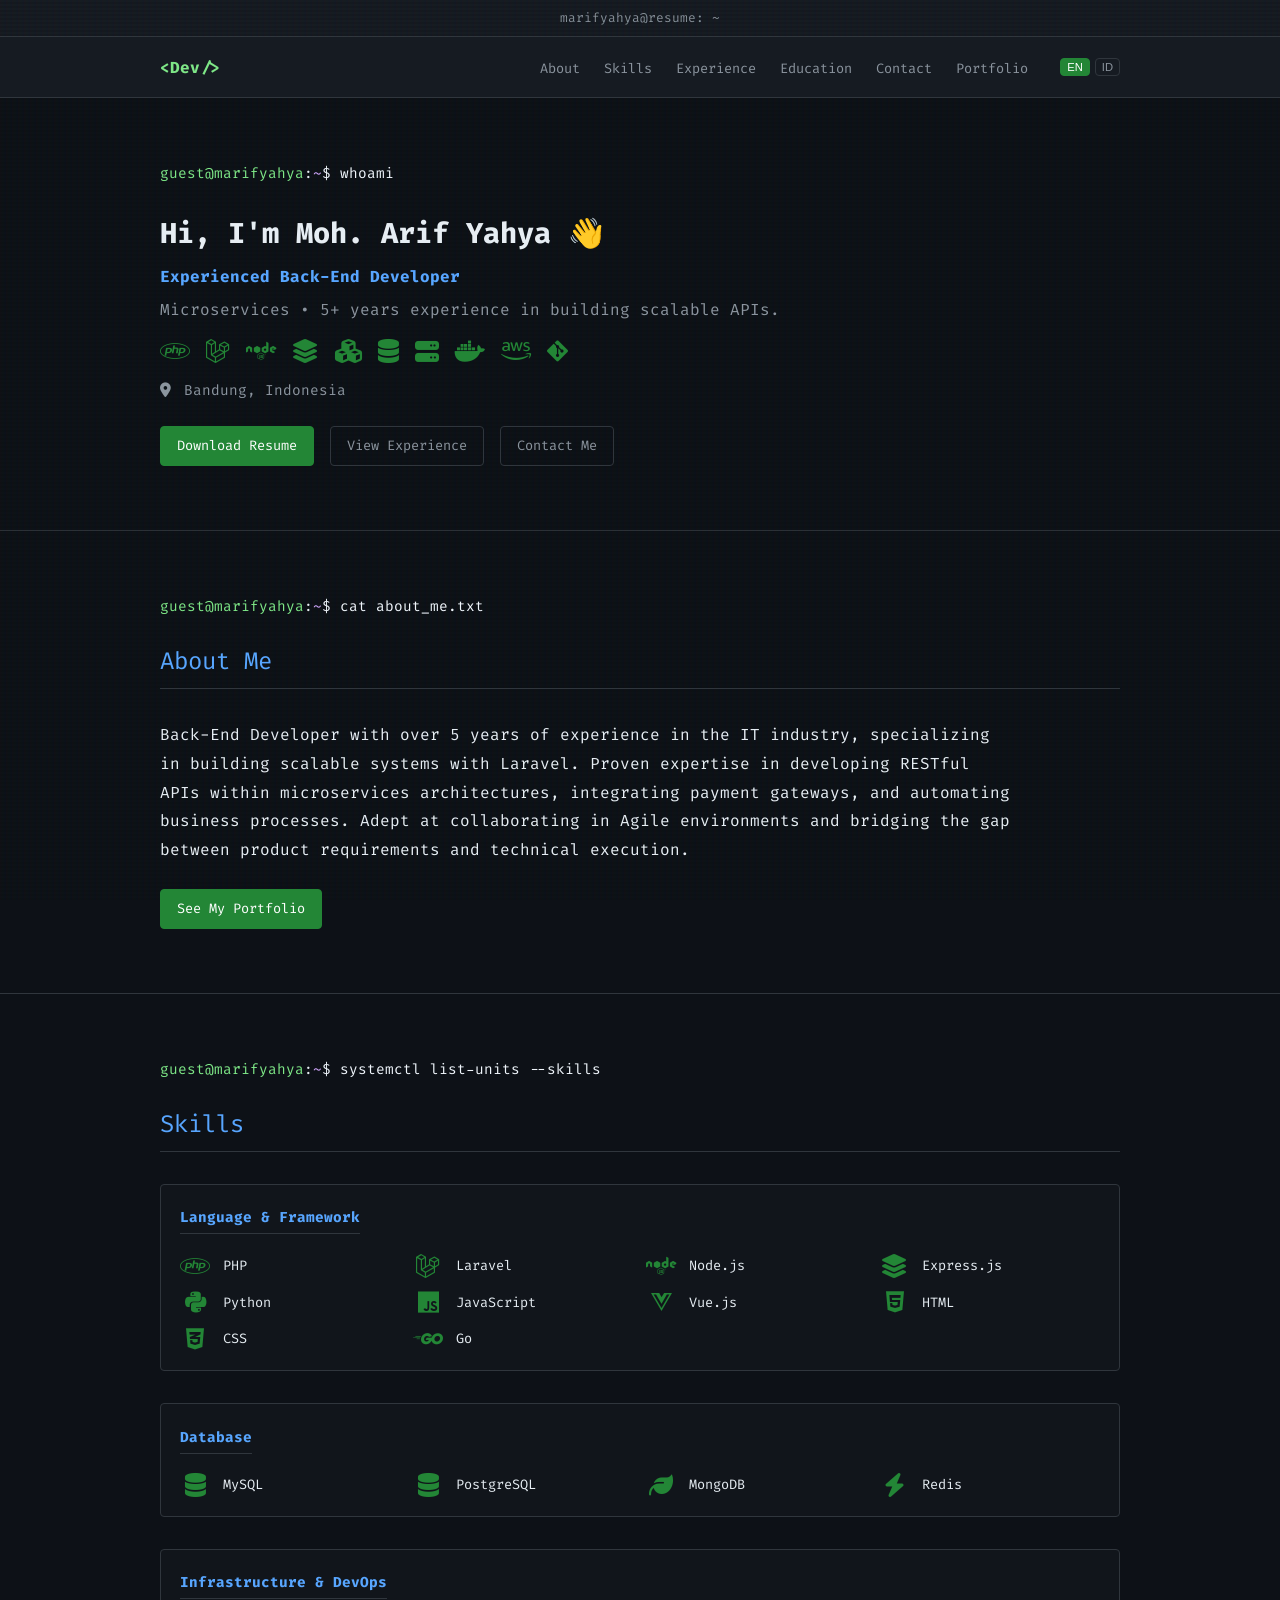
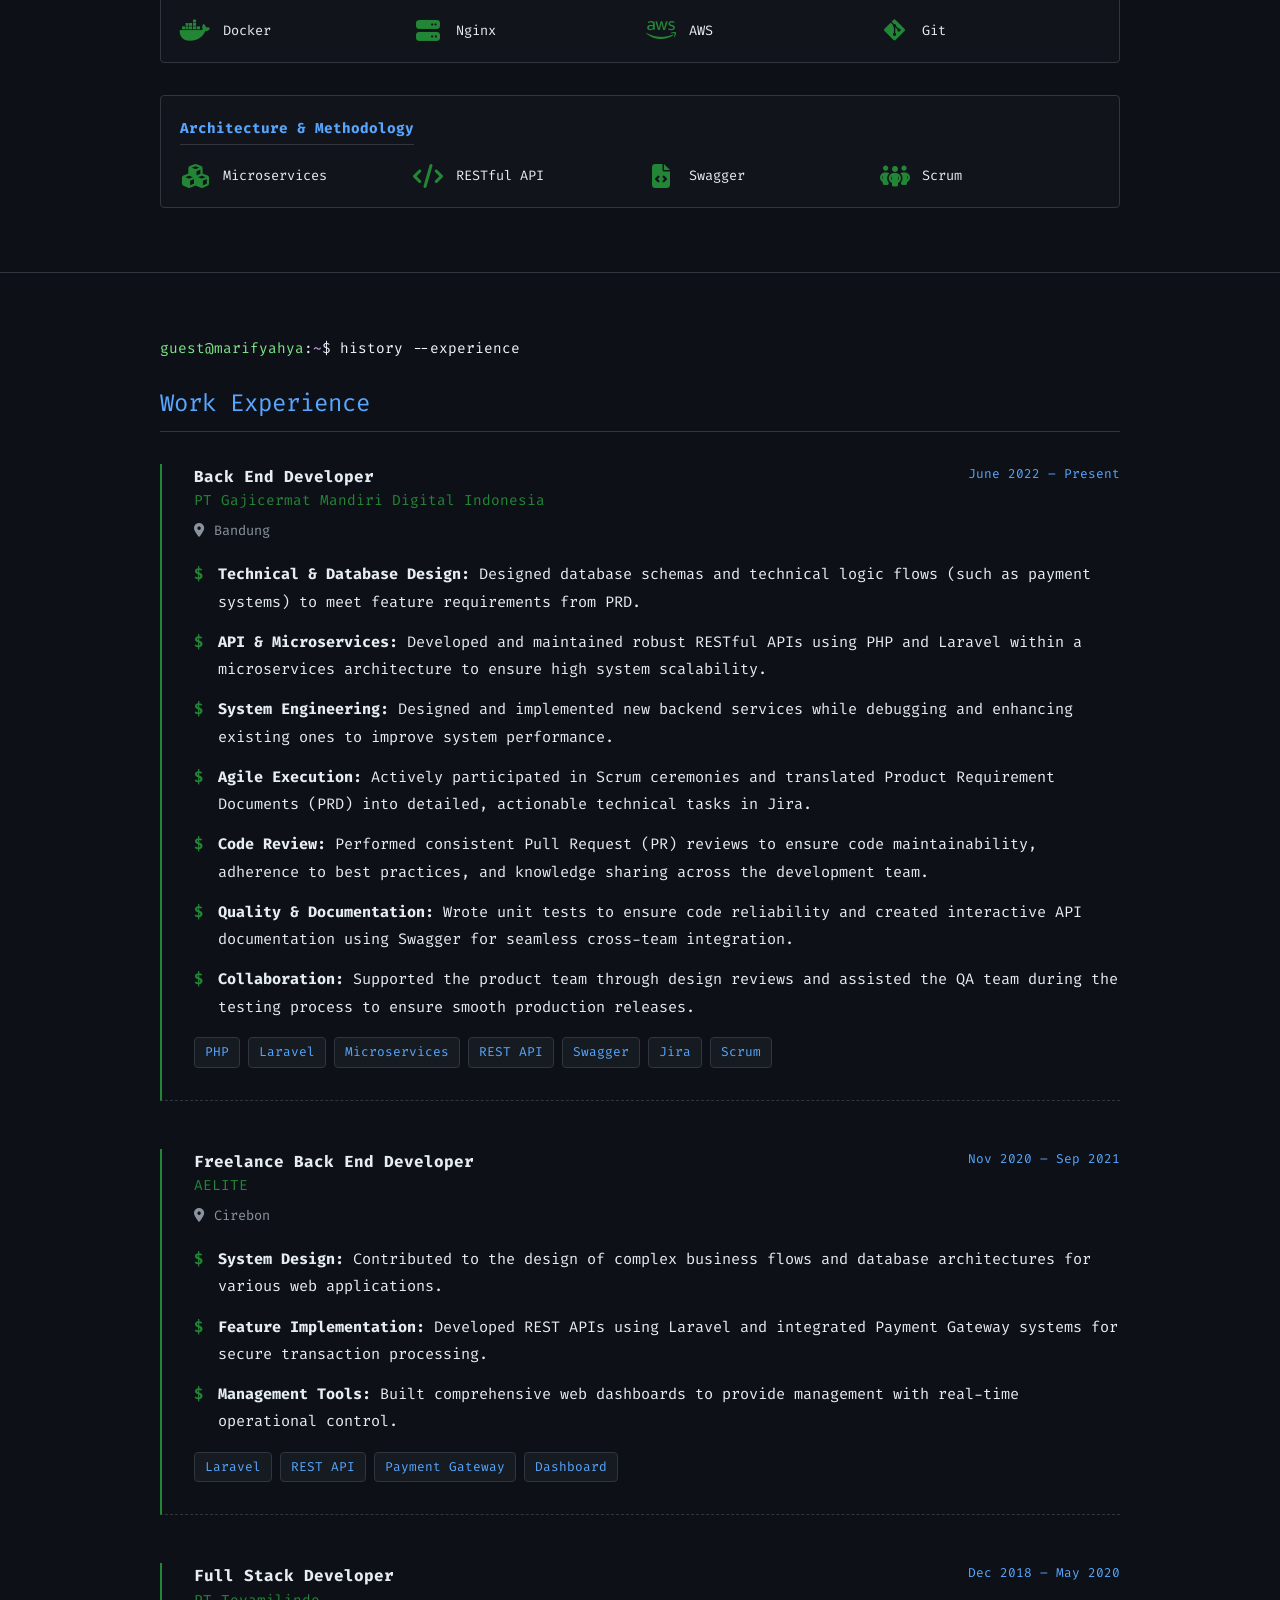
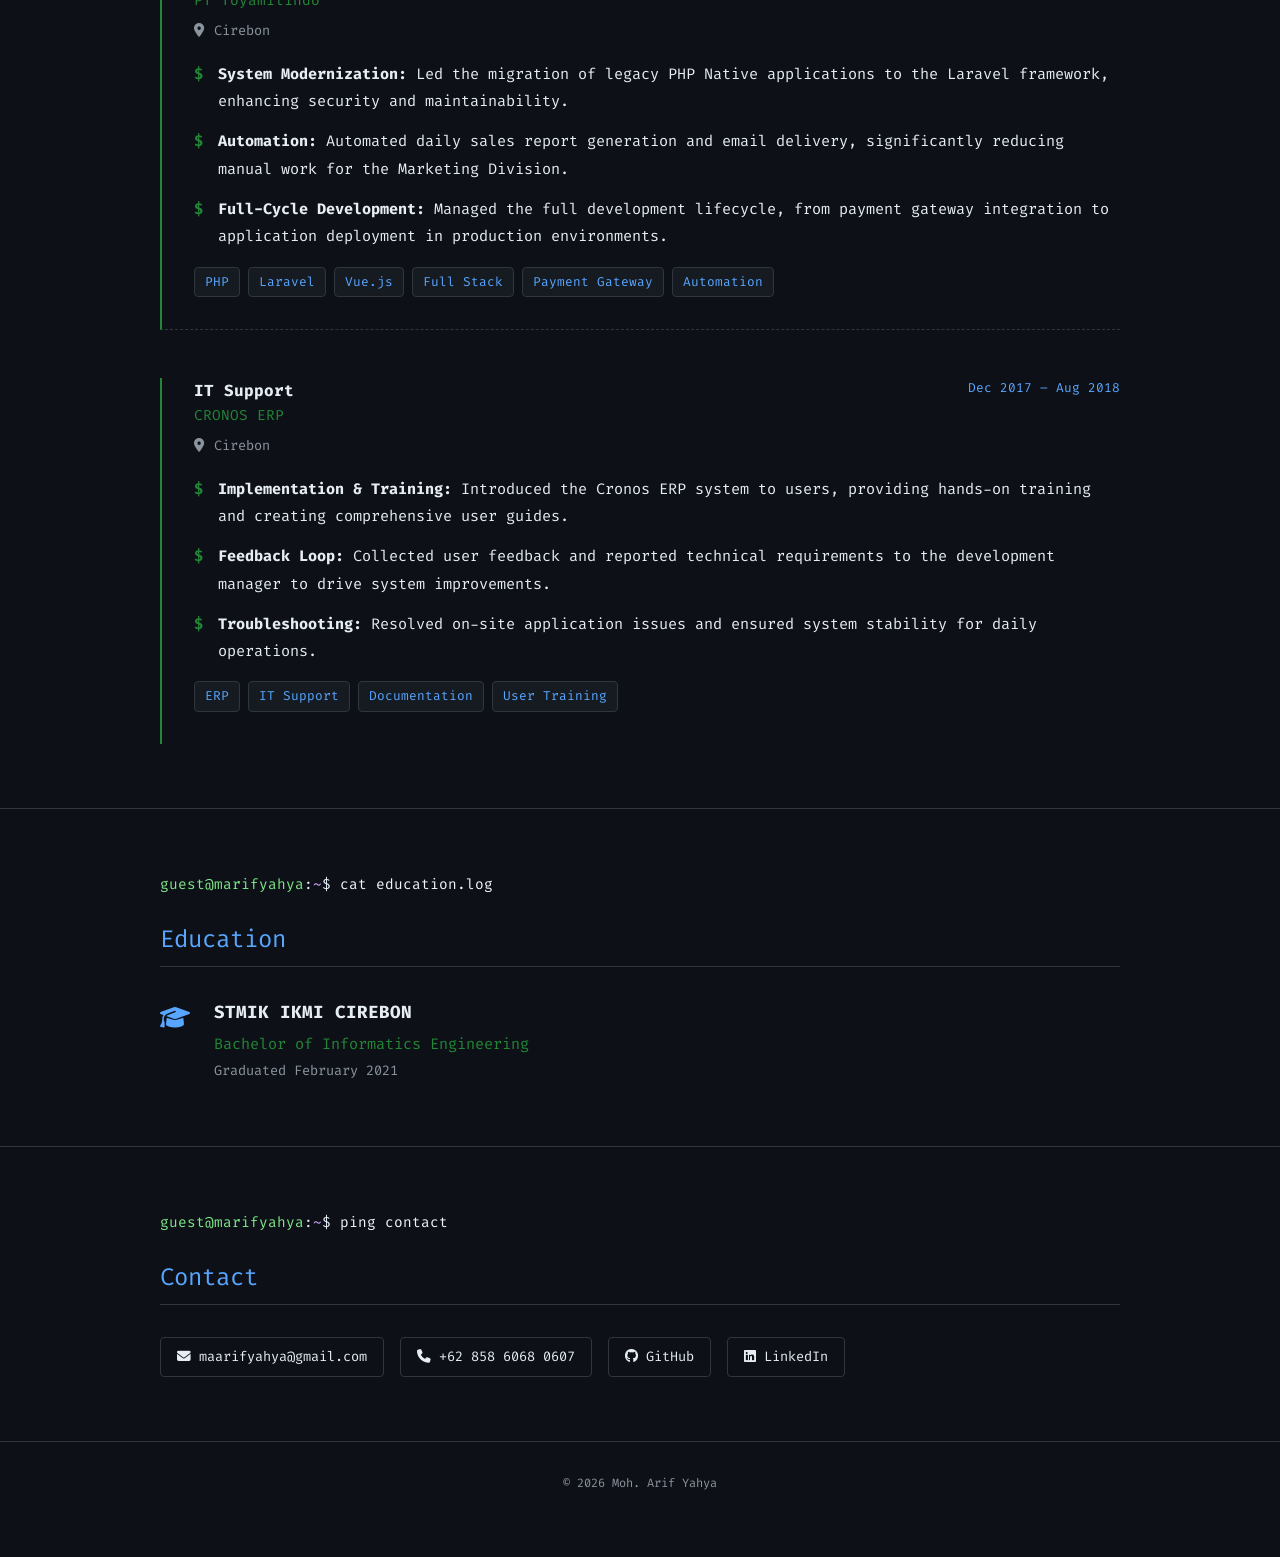
==== commit b87c34f3: "feat: Add printable portfolio, refine translations and update styling" ====
--- a/index.html
+++ b/index.html
@@ -54,7 +54,9 @@
               <div class="hero-text">
                 <h1><span data-i18n="hero.title">Hi, I'm Moh. Arif Yahya 👋</span></h1>
                 <p class="hero-sub" data-i18n="hero.subtitle">Experienced Back-End Developer</p>
-                <p class="hero-desc" data-i18n="hero.description">Building scalable and secure backends with 5+ years of experience in microservices and APIs.</p>
+                <p class="hero-desc" data-i18n="hero.description">Microservices • 5+ years experience in building
+                  scalable
+                  APIs.</p>
                 <div class="hero-skills">
                   <i class="fa-brands fa-php" data-tooltip="PHP"></i>
                   <i class="fa-brands fa-laravel" data-tooltip="Laravel"></i>
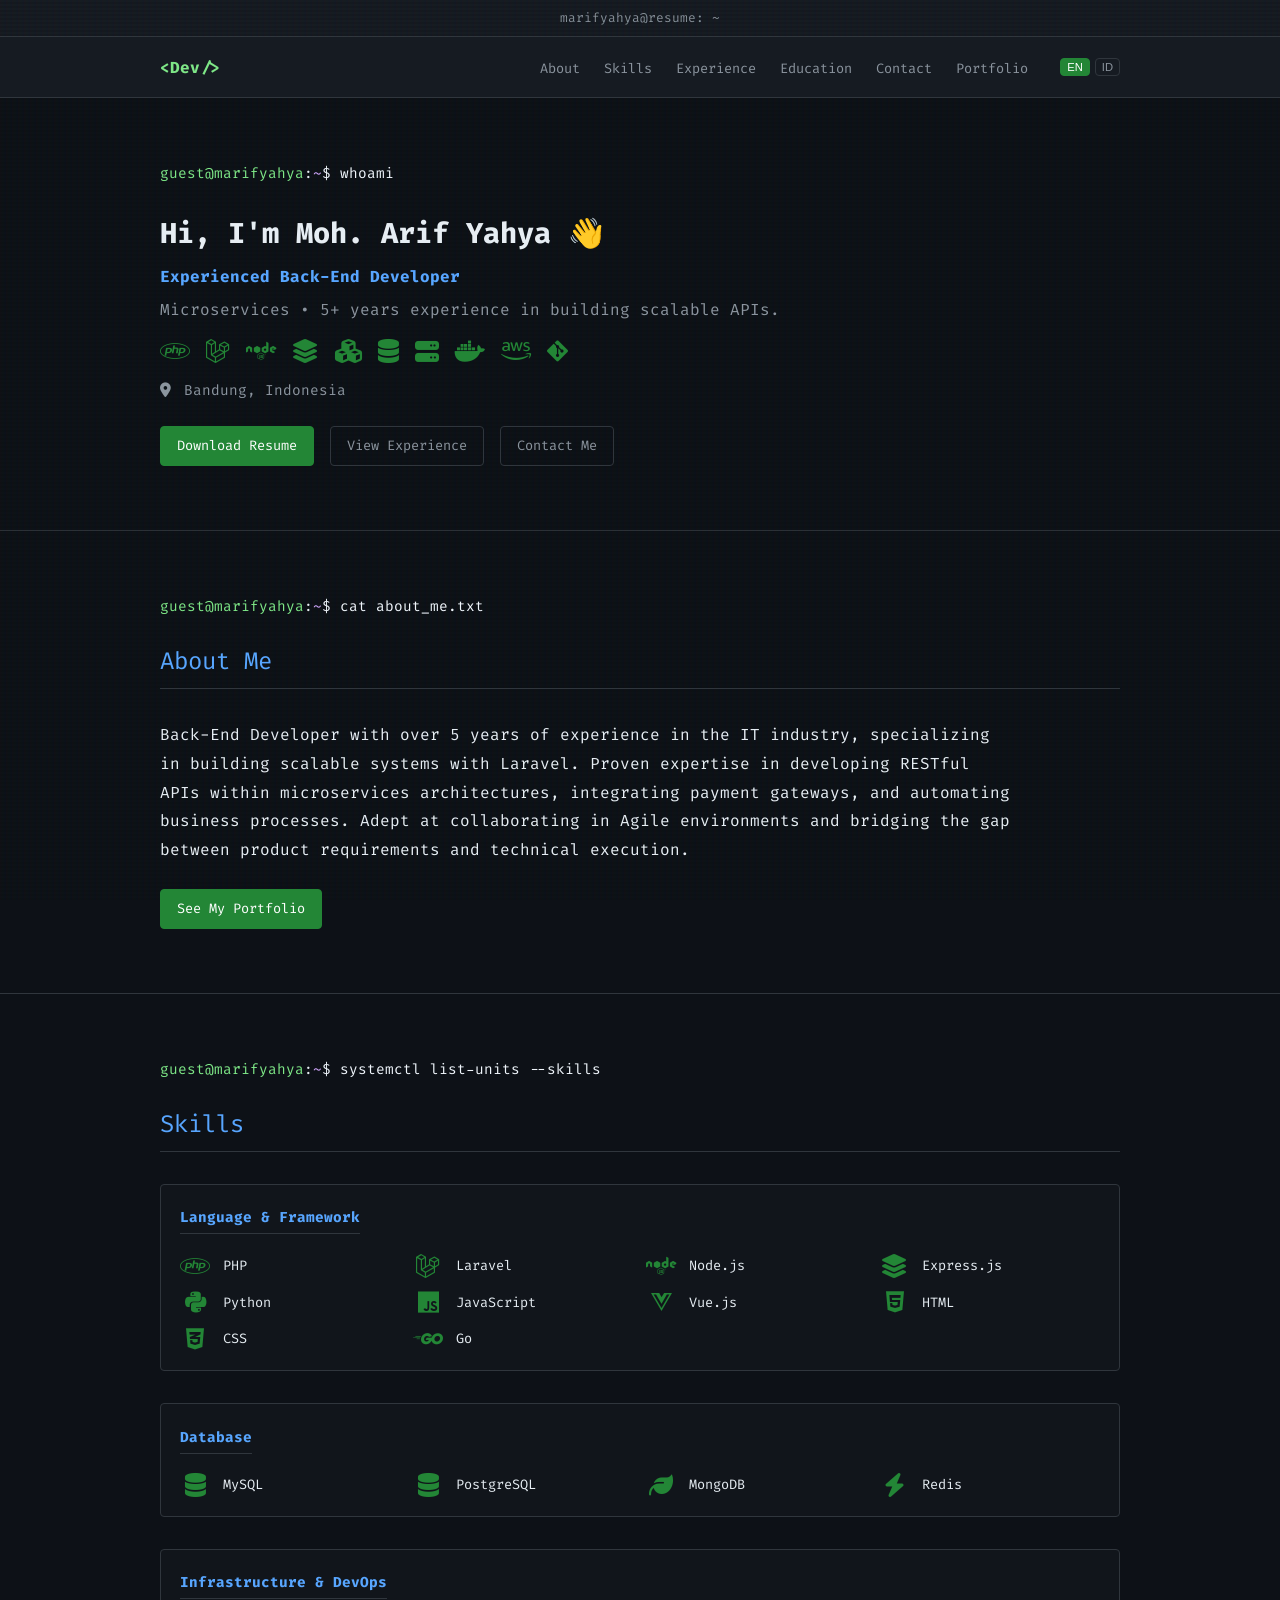
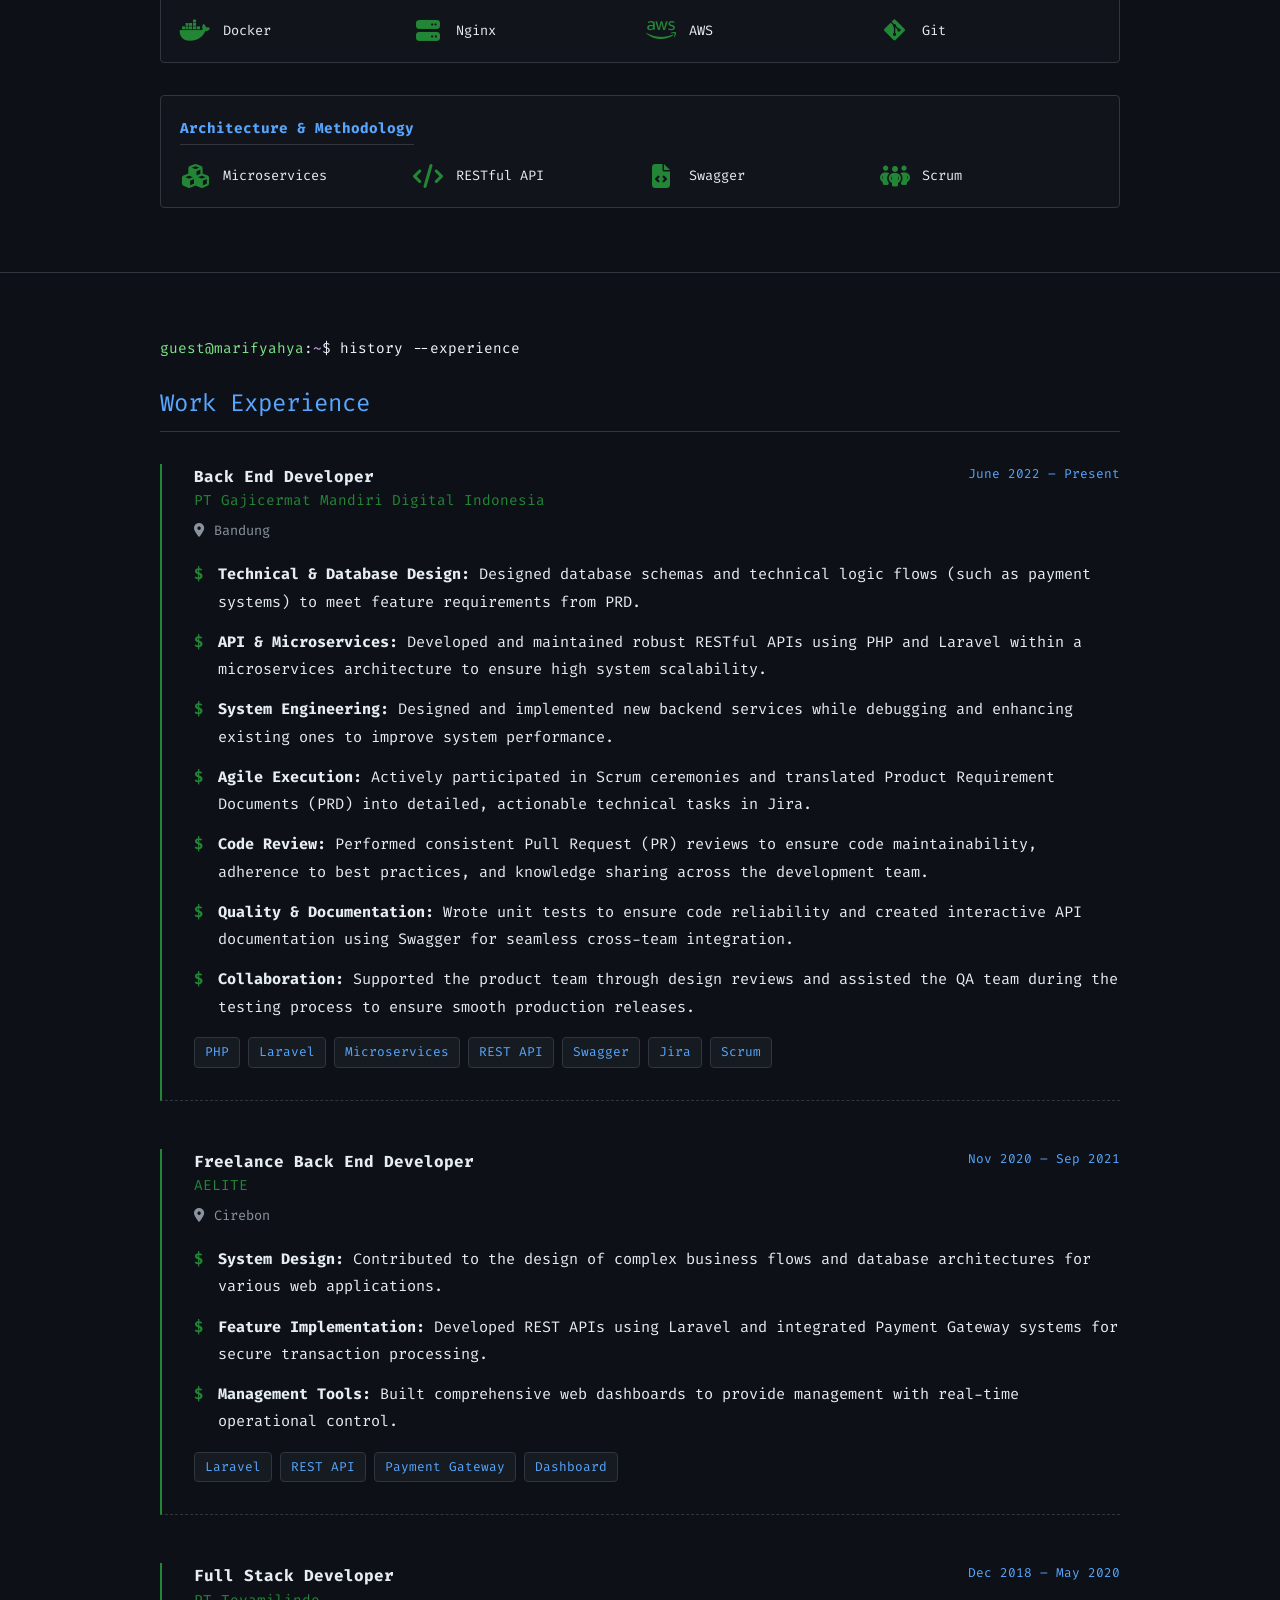
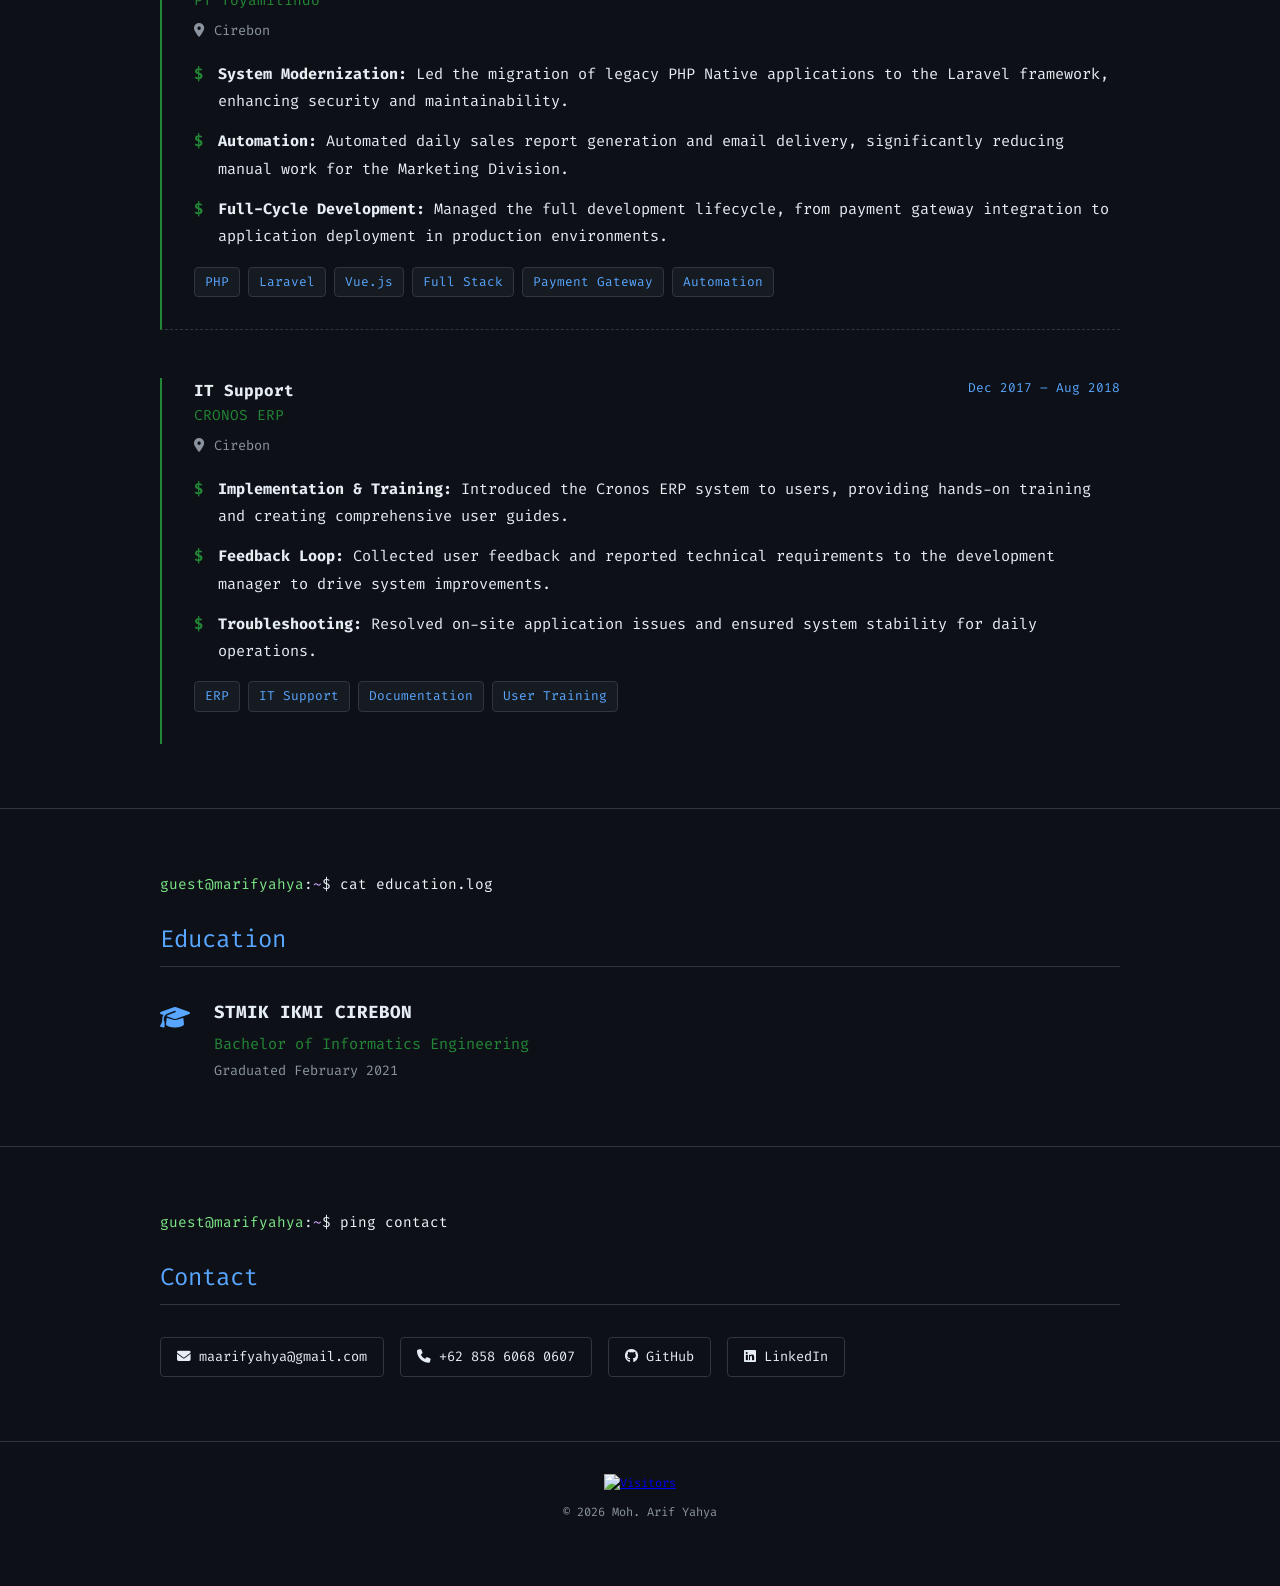
==== commit 50094bd6: "feat: add visitor counter with localStorage bot prevention" ====
--- a/index.html
+++ b/index.html
@@ -54,9 +54,7 @@
               <div class="hero-text">
                 <h1><span data-i18n="hero.title">Hi, I'm Moh. Arif Yahya 👋</span></h1>
                 <p class="hero-sub" data-i18n="hero.subtitle">Experienced Back-End Developer</p>
-                <p class="hero-desc" data-i18n="hero.description">Microservices • 5+ years experience in building
-                  scalable
-                  APIs.</p>
+                <p class="hero-desc" data-i18n="hero.description">Building scalable and secure backends with 5+ years of experience in microservices and APIs.</p>
                 <div class="hero-skills">
                   <i class="fa-brands fa-php" data-tooltip="PHP"></i>
                   <i class="fa-brands fa-laravel" data-tooltip="Laravel"></i>
@@ -206,7 +204,14 @@
           </div>
         </section>
 
-        <footer>© 2026 Moh. Arif Yahya</footer>
+        <footer>
+          <div style="margin-bottom: 10px;">
+            <a href="https://counterapi.dev">
+              <img src="https://img.shields.io/badge/dynamic/json?url=https%3A%2F%2Fapi.counterapi.dev%2Fv2%2Fmarifyahya%2Fmarifyahya-portofolio&query=%24.data.up_count&label=VISITORS&color=238636&labelColor=0d1117&style=flat-square" alt="Visitors" />
+            </a>
+          </div>
+          © 2026 Moh. Arif Yahya
+        </footer>
 
         <button class="scroll-top" id="scrollTop" onclick="window.scrollTo({top:0,behavior:'smooth'})"><i
             class="fa-solid fa-arrow-up"></i></button>
